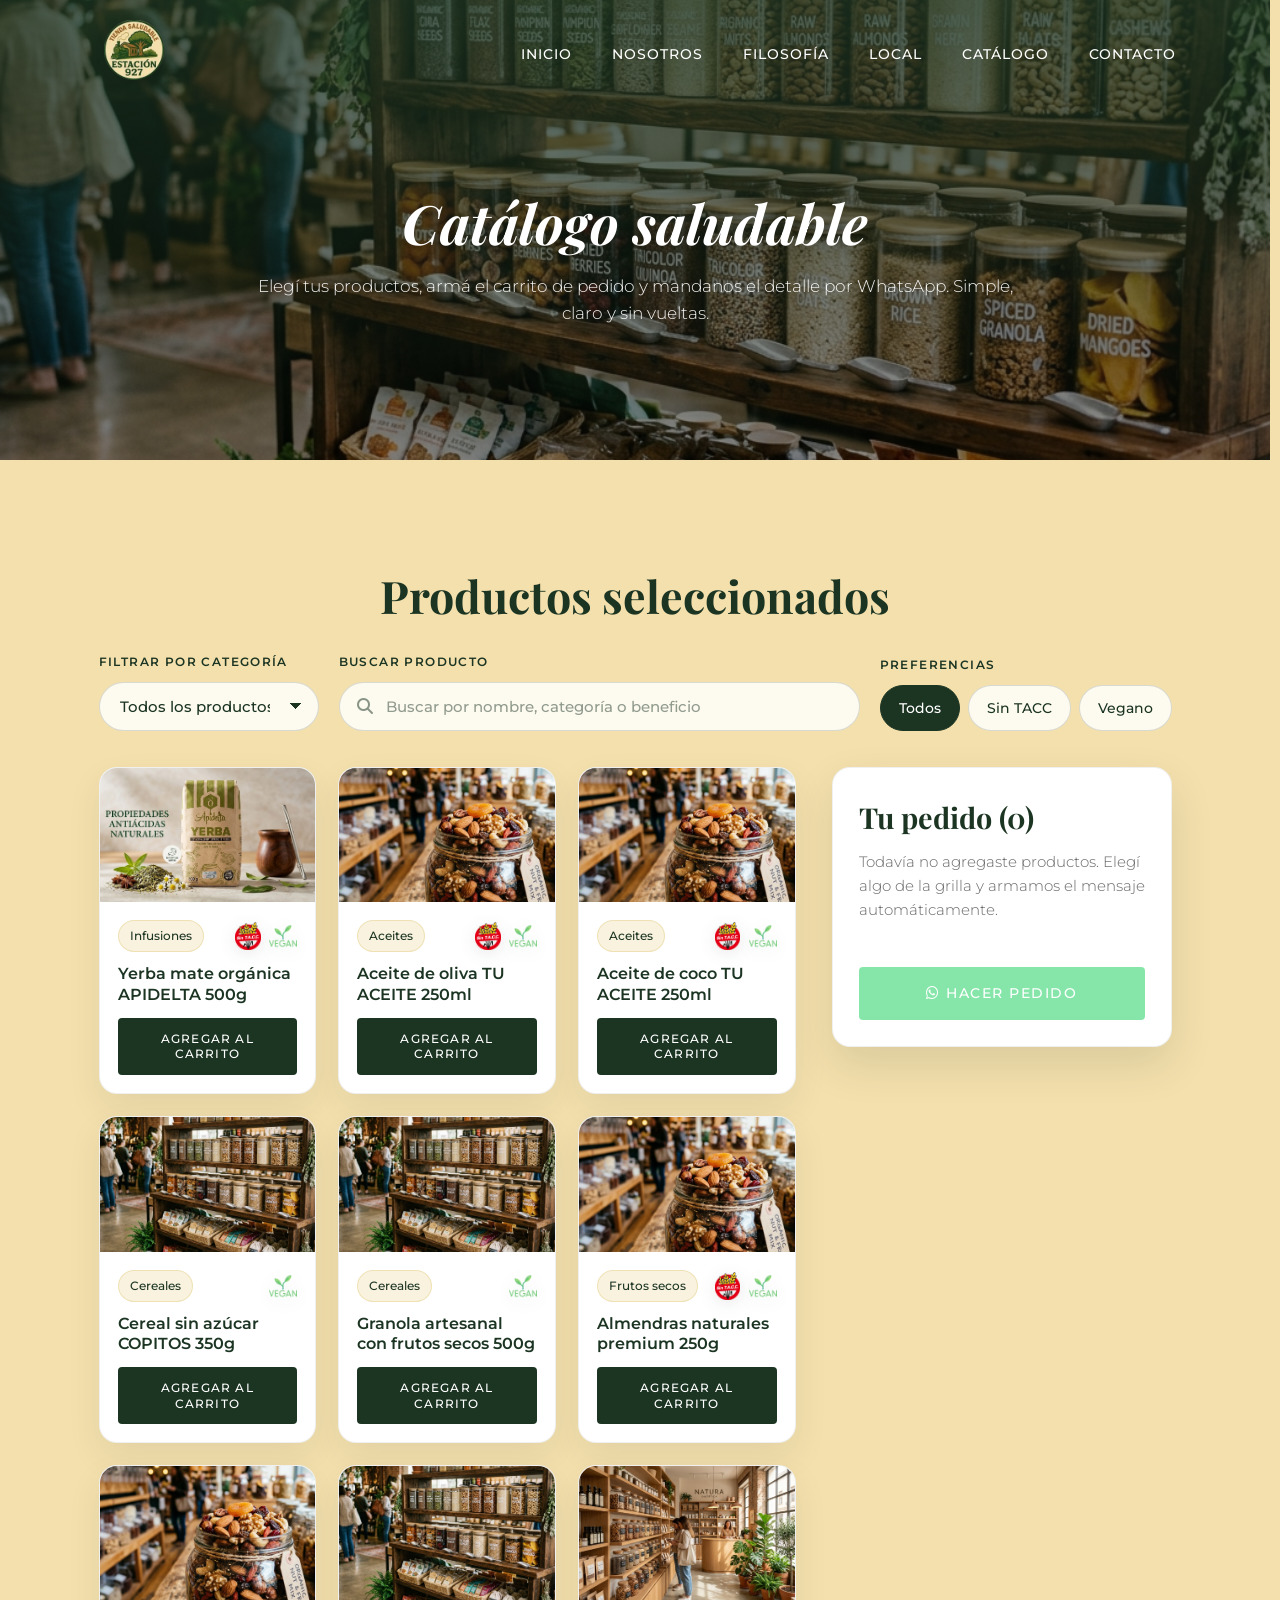
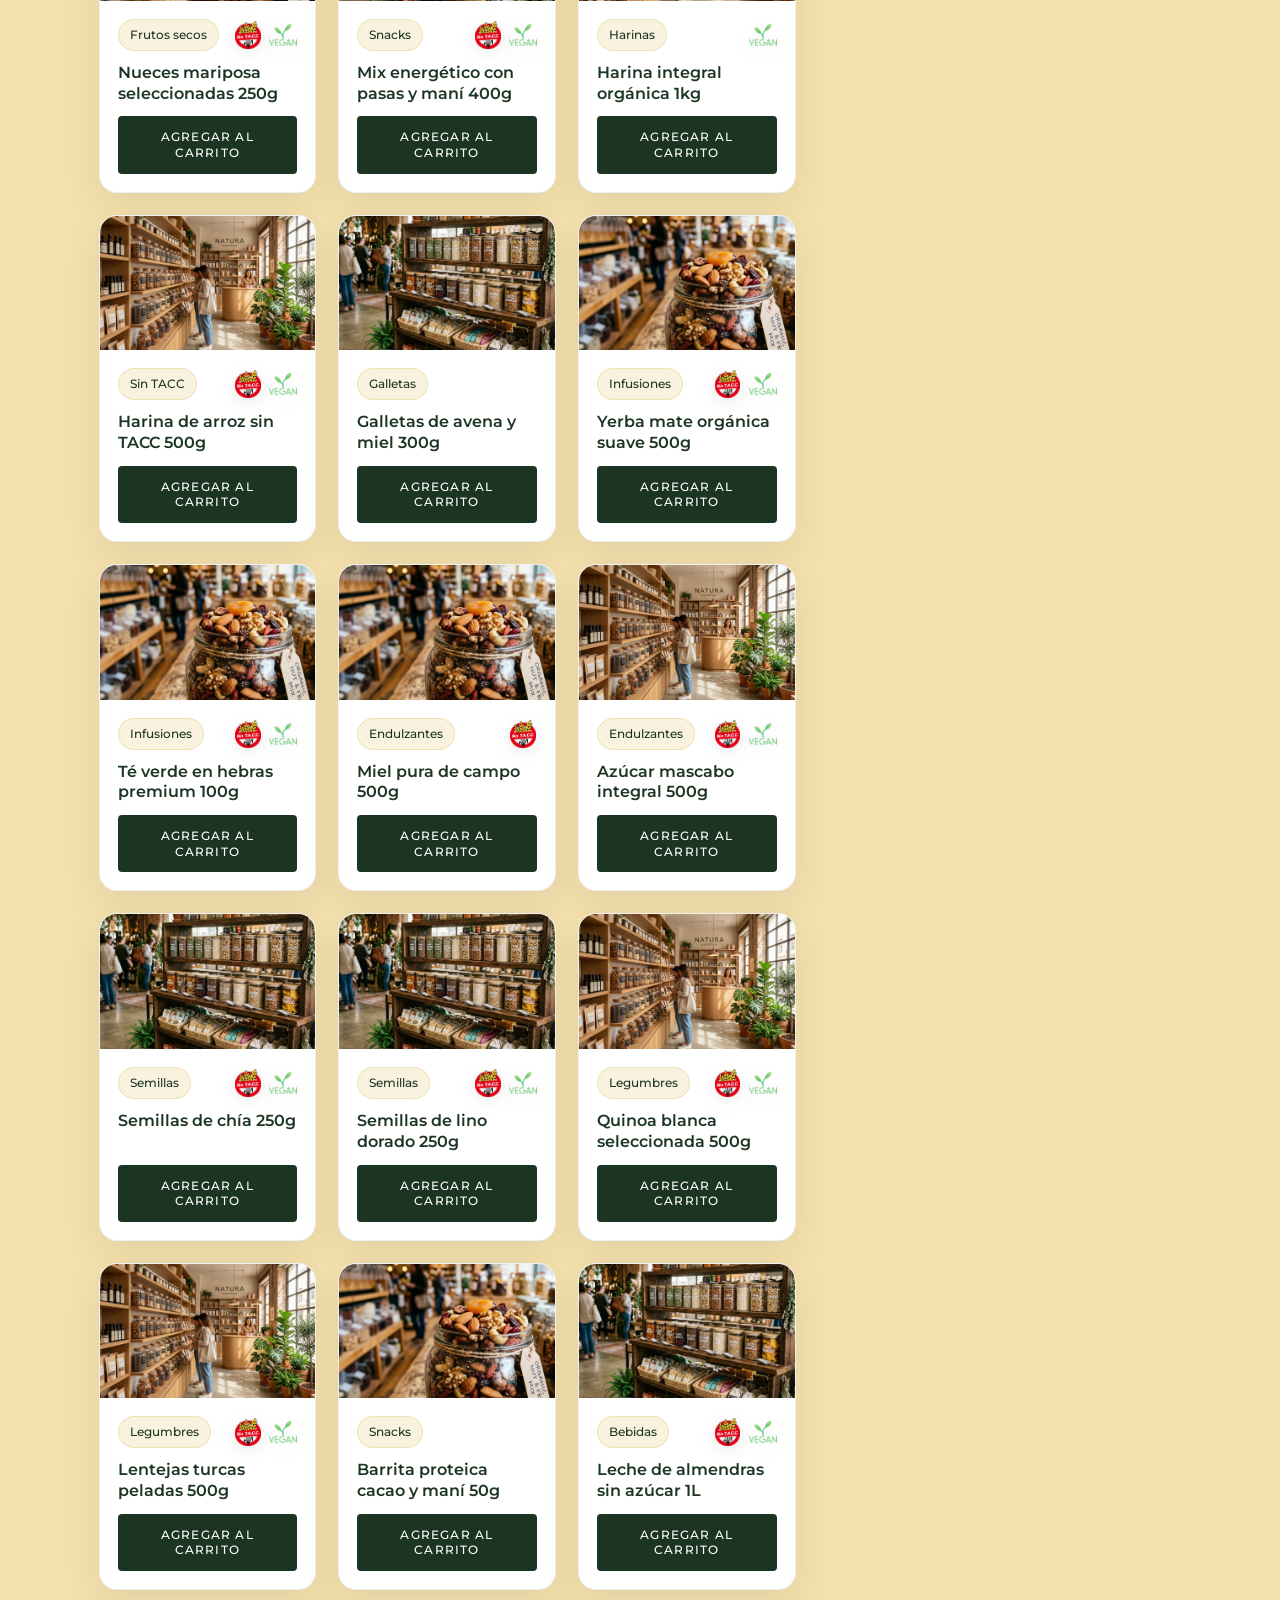
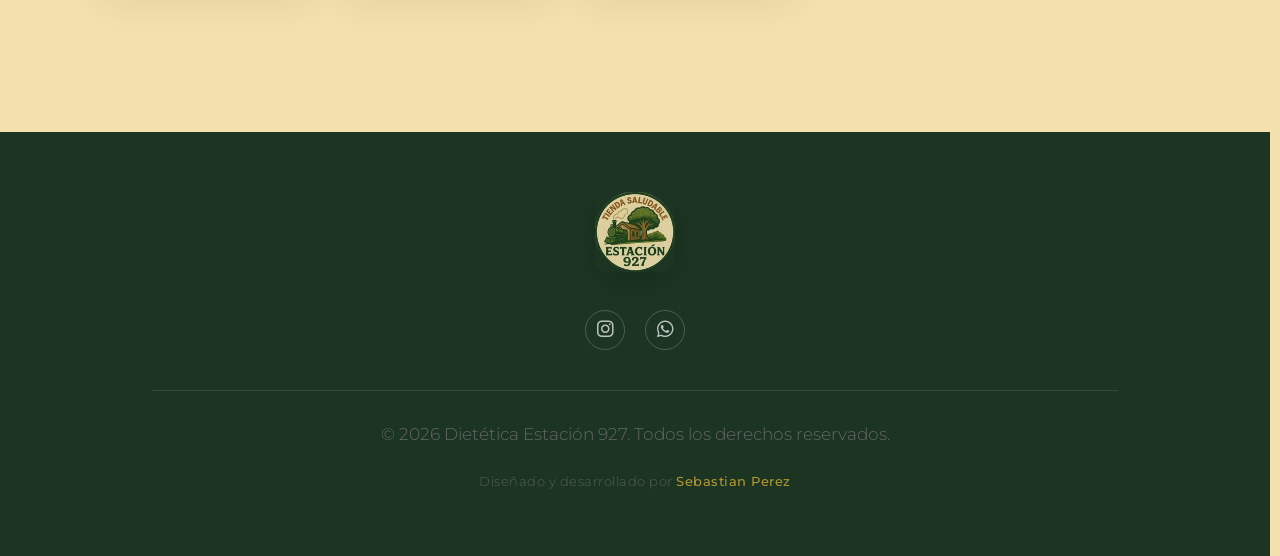
==== catalogo.html @ 1c9c71f5 "estacion927 v1 Signed-off-by: PerezSebastian <psebastian10101010@gmail.com>" ====
<!DOCTYPE html>
<html lang="es">

<head>
    <meta charset="UTF-8">
    <meta name="viewport" content="width=device-width, initial-scale=1.0">
    <title>Catálogo | Dietética Estación 927</title>
    <meta name="description"
        content="Catálogo de productos de Dietética Estación 927. Armá tu pedido y envialo por WhatsApp.">

    <!-- Favicon -->
    <link rel="icon" type="image/png" href="assets/img/logo-estacion-927.png">

    <!-- Google Fonts -->
    <link rel="preconnect" href="https://fonts.googleapis.com">
    <link rel="preconnect" href="https://fonts.gstatic.com" crossorigin>
    <link
        href="https://fonts.googleapis.com/css2?family=Montserrat:wght@300;400;500;600&family=Playfair+Display:ital,wght@0,400;0,600;0,700;1,400&display=swap"
        rel="stylesheet">

    <!-- Font Awesome -->
    <link rel="stylesheet" href="https://cdnjs.cloudflare.com/ajax/libs/font-awesome/6.4.0/css/all.min.css">

    <link rel="stylesheet" href="assets/css/styles.css">
</head>

<body>
    <header id="header">
        <div class="container nav-container">
            <a href="index.html#inicio" class="logo">
                <img src="assets/img/logo-estacion-927.png" alt="Estación 927">
            </a>
            <button class="mobile-menu-btn" id="mobileMenuBtn" type="button" aria-label="Abrir menú de navegación">
                <i class="fa-solid fa-bars"></i>
            </button>
            <ul class="nav-links" id="navLinks">
                <li><a href="index.html#inicio">Inicio</a></li>
                <li><a href="index.html#nosotros">Nosotros</a></li>
                <li><a href="index.html#pilares">Filosofía</a></li>
                <li><a href="index.html#galeria">Local</a></li>
                <li><a href="catalogo.html">Catálogo</a></li>
                <li><a href="index.html#contacto">Contacto</a></li>
            </ul>
            <div class="nav-backdrop" id="navBackdrop" aria-hidden="true"></div>
        </div>
    </header>

    <main>
        <section class="page-hero">
            <div class="container reveal">
                <h1>Catálogo saludable</h1>
                <p>Elegí tus productos, armá el carrito de pedido y mandanos el detalle por WhatsApp. Simple, claro y
                    sin vueltas.</p>
            </div>
        </section>

        <section class="catalog-section section-padding" aria-labelledby="catalogTitle">
            <div class="container">
                <div class="section-header text-center reveal">
                    <h2 id="catalogTitle">Productos seleccionados</h2>
                    <!--                    <p>Por ahora la lista es estática, pero quedó preparada para reemplazar estos datos por una API más adelante sin romper la estructura visual.</p> -->
                </div>

                <div class="catalog-layout">
                    <div class="catalog-toolbar reveal" aria-label="Filtros del catálogo">
                        <div class="catalog-field catalog-field--category">
                            <label for="categoryFilter">Filtrar por categoría</label>
                            <select id="categoryFilter" class="category-filter">
                                <option value="Todos">Todos los productos</option>
                            </select>
                        </div>
                        <div class="catalog-field catalog-field--search">
                            <label for="productSearch">Buscar producto</label>
                            <div class="product-search-wrapper">
                                <i class="fa-solid fa-magnifying-glass" aria-hidden="true"></i>
                                <input id="productSearch" class="product-search" type="search"
                                    placeholder="Buscar por nombre, categoría o beneficio">
                            </div>
                        </div>
                        <div class="catalog-field catalog-field--diet">
                            <label>Preferencias</label>
                            <div class="diet-filters" id="dietFilters">
                                <button type="button" class="diet-filter-btn active" data-diet="todos">Todos</button>
                                <button type="button" class="diet-filter-btn" data-diet="sinTacc">Sin TACC</button>
                                <button type="button" class="diet-filter-btn" data-diet="vegano">Vegano</button>
                            </div>
                        </div>
                    </div>

                    <div class="products-grid-container">
                        <div class="products-grid" id="productsGrid" aria-live="polite"></div>
                        <div id="catalogLoader" class="catalog-loader hidden">
                            <div class="skeleton-card"></div>
                            <div class="skeleton-card"></div>
                            <div class="skeleton-card"></div>
                        </div>
                        <div id="scrollSentinel"></div>
                    </div>

                    <aside class="cart-panel reveal" aria-labelledby="cartTitle">
                        <h2 id="cartTitle">Tu pedido (<span id="cartCount">0</span>)</h2>
                        <p class="cart-empty" id="cartEmpty">Todavía no agregaste productos. Elegí algo de la grilla y
                            armamos el mensaje automáticamente.</p>
                        <ul class="cart-items" id="cartItems"></ul>
                        <div class="cart-actions">
                            <a class="btn btn-whatsapp" id="orderButton" href="#" target="_blank" rel="noopener"
                                aria-disabled="true">
                                <i class="fa-brands fa-whatsapp"></i> Hacer pedido
                            </a>
                        </div>
                    </aside>
                </div>
            </div>
        </section>
    </main>

    <footer>
        <div class="container">
            <div class="footer-logo">
                <img src="assets/img/logo-estacion-927.png" alt="Estación 927 Logo">
            </div>
            <div class="social-links">
                <a href="https://instagram.com/dieteticaEstación 927" target="_blank" aria-label="Instagram"><i
                        class="fa-brands fa-instagram"></i></a>
                <a href="https://api.whatsapp.com/send?phone=549341000000" target="_blank" aria-label="WhatsApp"><i
                        class="fa-brands fa-whatsapp"></i></a>
            </div>
            <div class="copyright">
                <p>&copy; 2026 Dietética Estación 927. Todos los derechos reservados.</p>
                <p class="developer-credit">Diseñado y desarrollado por <a href="https://sebastianperez.com.ar" target="_blank" rel="noopener">Sebastian Perez</a></p>
            </div>
        </div>
    </footer>

    <div class="product-modal" id="productModal" aria-hidden="true">
        <div class="product-modal__backdrop" data-modal-close></div>
        <section class="product-modal__dialog" role="dialog" aria-modal="true" aria-labelledby="modalProductTitle">
            <button class="product-modal__close" type="button" data-modal-close aria-label="Cerrar detalle de producto">
                <i class="fa-solid fa-xmark"></i>
            </button>
            <div class="product-modal__body" id="productModalBody"></div>
        </section>
    </div>

    <script src="assets/js/config.js?v=2" defer></script>
    <script src="assets/js/animations.js" defer></script>
    <script src="assets/js/catalog.js" defer></script>
</body>

</html>
---- assets/css/styles.css ----
:root {
            --primary-color: #1c3523; /* Deep Forest Green */
            --primary-light: #2c4c34;
            --accent-color: #d4af37; /* Soft Gold */
            --bg-color: #f4e0ad; /* Warm Cream from Logo */
            --text-main: #2a2a2a;
            --text-muted: #666666;
            --white: #ffffff;
            --font-heading: 'Playfair Display', serif;
            --font-body: 'Montserrat', sans-serif;
            --transition: all 0.4s cubic-bezier(0.25, 0.46, 0.45, 0.94);
        }

        * {
            margin: 0;
            padding: 0;
            box-sizing: border-box;
        }

html {
    scroll-behavior: smooth;
    scrollbar-color: rgba(28, 53, 35, 0.72) rgba(244, 224, 173, 0.55);
    scrollbar-width: thin;
    scrollbar-gutter: stable;
}

body {
    font-family: var(--font-body);
    background-color: var(--bg-color);
    color: var(--text-main);
    line-height: 1.6;
    overflow-x: hidden;
}

body.modal-open {
    overflow: hidden;
}

body.nav-open {
    overflow: hidden;
}

::-webkit-scrollbar {
    width: 12px;
    height: 12px;
}

::-webkit-scrollbar-track {
    background: linear-gradient(180deg, rgba(244, 224, 173, 0.55), rgba(255, 255, 255, 0.45));
}

::-webkit-scrollbar-thumb {
    background: linear-gradient(180deg, var(--primary-light), var(--primary-color));
    border: 3px solid rgba(244, 224, 173, 0.75);
    border-radius: 999px;
}

::-webkit-scrollbar-thumb:hover {
    background: linear-gradient(180deg, var(--primary-color), #112018);
}

::-webkit-scrollbar-corner {
    background: var(--bg-color);
}

        /* Typography */
        h1, h2, h3, h4 {
            font-family: var(--font-heading);
            font-weight: 700;
            color: var(--primary-color);
        }

        p {
            font-size: 1.05rem;
            color: var(--text-muted);
            margin-bottom: 1.5rem;
            font-weight: 300;
        }

        strong {
            font-weight: 600;
            color: var(--primary-color);
        }

        /* Utility */
        .container {
            max-width: 1200px;
            margin: 0 auto;
            padding: 0 5%;
        }

        .section-padding {
            padding: 100px 0;
        }

        .text-center {
            text-align: center;
        }

        /* Buttons */
        .btn {
            display: inline-block;
            padding: 14px 32px;
            font-family: var(--font-body);
            font-size: 0.9rem;
            font-weight: 500;
            text-transform: uppercase;
            letter-spacing: 1.5px;
            text-decoration: none;
            border-radius: 4px;
            transition: var(--transition);
            cursor: pointer;
            border: 1px solid transparent;
        }

        .btn-primary {
            background-color: var(--primary-color);
            color: var(--white);
        }

        .btn-primary:hover {
            background-color: var(--primary-light);
            transform: translateY(-2px);
            box-shadow: 0 10px 20px rgba(28, 53, 35, 0.15);
        }

        .btn-outline {
            background-color: transparent;
            color: var(--primary-color);
            border-color: var(--primary-color);
        }

        .btn-outline:hover {
            background-color: var(--primary-color);
            color: var(--white);
        }

        /* Header / Nav */
        header {
            position: fixed;
            top: 0;
            left: 0;
            width: 100%;
            z-index: 1000;
            transition: var(--transition);
            padding: 20px 0;
        }

        header.scrolled {
            background: rgba(250, 249, 246, 0.95);
            backdrop-filter: blur(10px);
            padding: 10px 0;
            box-shadow: 0 5px 20px rgba(0, 0, 0, 0.05);
        }

        .nav-container {
            display: flex;
            justify-content: space-between;
            align-items: center;
        }

        .logo img {
            height: 60px;
            width: auto;
            transition: var(--transition);
            filter: drop-shadow(0 2px 4px rgba(0,0,0,0.1));
        }

        header.scrolled .logo img {
            height: 50px;
        }

        .nav-links {
            display: flex;
            gap: 40px;
            list-style: none;
        }

        .nav-links a {
            text-decoration: none;
            color: var(--white);
            font-weight: 500;
            font-size: 0.9rem;
            text-transform: uppercase;
            letter-spacing: 1px;
            transition: var(--transition);
            position: relative;
        }

        header.scrolled .nav-links a {
            color: var(--primary-color);
        }

        .nav-links a::after {
            content: '';
            position: absolute;
            bottom: -5px;
            left: 0;
            width: 0;
            height: 1px;
            background-color: var(--accent-color);
            transition: var(--transition);
        }

        .nav-links a:hover::after {
            width: 100%;
        }

        .mobile-menu-btn {
            display: none;
            color: var(--white);
            font-size: 1.5rem;
            cursor: pointer;
            background: none;
            border: none;
            transition: var(--transition);
        }

        .nav-backdrop {
            display: none;
        }
        
        header.scrolled .mobile-menu-btn {
            color: var(--primary-color);
        }

        /* Hero */
        .hero {
            height: 100vh;
            min-height: 600px;
            position: relative;
            display: flex;
            align-items: center;
            justify-content: center;
            text-align: center;
            overflow: hidden;
        }

        .hero::before {
            content: '';
            position: absolute;
            top: 0; left: 0; right: 0; bottom: 0;
            background: linear-gradient(to bottom, rgba(28, 53, 35, 0.7), rgba(0, 0, 0, 0.4));
            z-index: 1;
        }

        .hero-bg {
            position: absolute;
            top: 0; left: 0; width: 100%; height: 120%; /* for parallax */
            background-image: url('../img/hero-bg.png');
            background-size: cover;
            background-position: center;
            z-index: 0;
            transform: translateY(0);
        }

        .hero-content {
            position: relative;
            z-index: 2;
            max-width: 800px;
            padding: 0 20px;
            opacity: 0;
            transform: translateY(30px);
            animation: fadeUp 1s forwards 0.5s;
        }

        .hero h1 {
            color: var(--white);
            font-size: 4.5rem;
            line-height: 1.1;
            margin-bottom: 24px;
            font-style: italic;
            text-shadow: 0 4px 15px rgba(0,0,0,0.3);
        }

        .hero p {
            color: rgba(255, 255, 255, 1);
            font-size: 1.2rem;
            margin-bottom: 40px;
            text-shadow: 0 2px 10px rgba(0,0,0,0.2);
        }

        /* About Section */
        .about {
            background-color: var(--bg-color);
        }

        .about-grid {
            display: grid;
            grid-template-columns: 1fr 1fr;
            gap: 80px;
            align-items: center;
        }

        .about-text h2 {
            font-size: 3rem;
            margin-bottom: 30px;
        }

        .about-image-wrapper {
            position: relative;
            border-radius: 8px;
            overflow: hidden;
            box-shadow: 0 20px 40px rgba(0,0,0,0.08);
        }

        .about-image-wrapper img {
            width: 100%;
            height: auto;
            display: block;
            transition: transform 0.7s ease;
        }

        .about-image-wrapper:hover img {
            transform: scale(1.05);
        }
        
        .about-image-wrapper::after {
            content: '';
            position: absolute;
            inset: 0;
            border: 1px solid rgba(255,255,255,0.2);
            border-radius: 8px;
            pointer-events: none;
        }

        /* Pillars */
        .pillars {
            background-color: var(--bg-color);
        }

        .section-header {
            max-width: 700px;
            margin: 0 auto;
        }

        .section-header h2 {
            font-size: 2.8rem;
            margin-bottom: 20px;
        }

        .pillars-grid {
            display: grid;
            grid-template-columns: repeat(3, 1fr);
            gap: 40px;
        }

        .pillar-card {
            background: var(--white);
            padding: 50px 40px;
            text-align: center;
            border-radius: 8px;
            transition: var(--transition);
            border: 1px solid rgba(0,0,0,0.03);
        }

        .pillar-card:hover {
            transform: translateY(-10px);
            box-shadow: 0 15px 30px rgba(28, 53, 35, 0.08);
            background: var(--white);
            border-color: rgba(212, 175, 55, 0.2);
        }

        .pillar-icon {
            font-size: 2.5rem;
            color: var(--accent-color);
            margin-bottom: 25px;
        }

        .pillar-card h3 {
            font-size: 1.5rem;
            margin-bottom: 15px;
        }

        .pillar-card p {
            font-size: 0.95rem;
            margin-bottom: 0;
        }

        /* Gallery */
        .gallery {
            background-color: var(--bg-color);
        }

        .gallery-grid {
            display: grid;
            grid-template-columns: repeat(2, 1fr);
            gap: 20px;
        }

        .gallery-item {
            position: relative;
            overflow: hidden;
            border-radius: 8px;
            aspect-ratio: 4/3;
        }
        
        .gallery-item.large {
            grid-column: 1 / -1;
            aspect-ratio: 21/9;
        }

        .gallery-item img {
            width: 100%;
            height: 100%;
            object-fit: cover;
            transition: transform 0.8s ease;
        }

        .gallery-item:hover img {
            transform: scale(1.08);
        }

        .gallery-overlay {
            position: absolute;
            inset: 0;
            background: linear-gradient(to top, rgba(28, 53, 35, 0.8), transparent);
            display: flex;
            align-items: flex-end;
            padding: 30px;
            opacity: 0;
            transition: var(--transition);
        }

        .gallery-item:hover .gallery-overlay {
            opacity: 1;
        }

        .gallery-overlay h3 {
            color: var(--white);
            margin: 0;
            font-size: 1.5rem;
            font-family: var(--font-body);
            font-weight: 500;
        }

        /* Contact & Map */
        .contact {
            background-color: var(--bg-color);
        }

        .contact-grid {
            display: grid;
            grid-template-columns: 1fr 1.5fr;
            gap: 60px;
            align-items: center;
        }

        .contact-info h2 {
            font-size: 3rem;
            margin-bottom: 20px;
        }

        .info-list {
            list-style: none;
            margin-top: 40px;
        }

        .info-list li {
            display: flex;
            align-items: flex-start;
            gap: 20px;
            margin-bottom: 30px;
        }

        .info-icon {
            font-size: 1.5rem;
            color: var(--accent-color);
            margin-top: 5px;
        }

        .info-text h4 {
            font-size: 1.1rem;
            font-family: var(--font-body);
            margin-bottom: 5px;
            color: var(--text-main);
        }

        .info-text p {
            margin: 0;
            font-size: 0.95rem;
        }
        
        .info-text a {
            color: var(--text-muted);
            text-decoration: none;
            transition: var(--transition);
        }
        
        .info-text a:hover {
            color: var(--primary-color);
        }

        .map-container {
            border-radius: 8px;
            overflow: hidden;
            box-shadow: 0 20px 40px rgba(0,0,0,0.08);
            height: 450px;
        }

        .map-container iframe {
            width: 100%;
            height: 100%;
            border: 0;
        }

        /* Footer */
        footer {
            background-color: var(--primary-color);
            color: rgba(255,255,255,0.7);
            padding: 60px 0 40px;
            text-align: center;
        }

        .footer-logo {
            margin-bottom: 30px;
        }

        .footer-logo img {
            height: 80px;
            width: auto;
            border-radius: 12px;
            box-shadow: 0 10px 30px rgba(0,0,0,0.2);
            transition: var(--transition);
            opacity: 0.9;
        }
        
        .footer-logo img:hover {
            opacity: 1;
            transform: translateY(-5px) scale(1.05);
        }

        .social-links {
            display: flex;
            justify-content: center;
            gap: 20px;
            margin-bottom: 40px;
        }

        .social-links a {
            color: rgba(255,255,255,0.7);
            font-size: 1.2rem;
            transition: var(--transition);
            width: 40px;
            height: 40px;
            border-radius: 50%;
            border: 1px solid rgba(255,255,255,0.2);
            display: flex;
            align-items: center;
            justify-content: center;
            text-decoration: none;
        }

        .social-links a:hover {
            color: var(--white);
            border-color: var(--white);
            background-color: rgba(255,255,255,0.1);
            transform: translateY(-3px);
        }

        .copyright {
            font-size: 0.85rem;
            border-top: 1px solid rgba(255,255,255,0.1);
            padding-top: 30px;
            margin: 0 5%;
        }

        .developer-credit {
            font-size: 0.8rem;
            margin-top: 10px;
            opacity: 0.8;
            font-weight: 300;
            letter-spacing: 0.5px;
        }

        .developer-credit a {
            color: var(--accent-color);
            text-decoration: none;
            font-weight: 500;
            position: relative;
            transition: var(--transition);
        }

        .developer-credit a::after {
            content: '';
            position: absolute;
            width: 100%;
            transform: scaleX(0);
            height: 1px;
            bottom: -2px;
            left: 0;
            background-color: var(--accent-color);
            transform-origin: bottom right;
            transition: transform 0.3s ease-out;
        }

        .developer-credit a:hover {
            color: var(--white);
        }

        .developer-credit a:hover::after {
            transform: scaleX(1);
            transform-origin: bottom left;
            background-color: var(--white);
        }

        /* Floating WhatsApp */
        .whatsapp-float {
            position: fixed;
            bottom: 30px;
            right: 30px;
            background-color: #25D366;
            color: white;
            width: 60px;
            height: 60px;
            border-radius: 50%;
            display: flex;
            align-items: center;
            justify-content: center;
            font-size: 30px;
            box-shadow: 0 10px 20px rgba(37, 211, 102, 0.3);
            z-index: 1000;
            text-decoration: none;
            transition: var(--transition);
        }

        .whatsapp-float:hover {
            transform: scale(1.1) translateY(-5px);
            background-color: #20ba5a;
            box-shadow: 0 15px 25px rgba(37, 211, 102, 0.4);
        }

        .whatsapp-float::before {
            content: '¿Consultas? Escribinos';
            position: absolute;
            right: 75px;
            background-color: var(--primary-color);
            color: white;
            padding: 8px 15px;
            border-radius: 20px;
            font-size: 0.85rem;
            font-weight: 500;
            white-space: nowrap;
            opacity: 0;
            visibility: hidden;
            transition: var(--transition);
            box-shadow: 0 5px 15px rgba(0,0,0,0.1);
        }

        .whatsapp-float::after {
            content: '';
            position: absolute;
            right: 65px;
            border-width: 6px;
            border-style: solid;
            border-color: transparent transparent transparent var(--primary-color);
            opacity: 0;
            visibility: hidden;
            transition: var(--transition);
        }

        .whatsapp-float:hover::before,
        .whatsapp-float:hover::after {
            opacity: 1;
            visibility: visible;
            transform: translateX(-10px);
        }

        /* Animations */
        @keyframes fadeUp {
            from { opacity: 0; transform: translateY(30px); }
            to { opacity: 1; transform: translateY(0); }
        }

        .reveal {
            opacity: 0;
            transform: translateY(40px);
            transition: all 0.8s cubic-bezier(0.25, 0.46, 0.45, 0.94);
        }

        .reveal.active {
            opacity: 1;
            transform: translateY(0);
        }

        /* Mobile Adjustments */
        @media (max-width: 992px) {
            h1, .hero h1 { font-size: 3.5rem; }
            h2, .about-text h2, .section-header h2, .contact-info h2 { font-size: 2.5rem; }
            .about-grid, .contact-grid { gap: 40px; }
            .pillars-grid { grid-template-columns: repeat(2, 1fr); }
        }

        @media (max-width: 768px) {
            header {
                padding: 14px 0;
            }

            header.scrolled {
                padding: 10px 0;
            }

            .logo img {
                height: 54px;
            }

            header.scrolled .logo img {
                height: 48px;
            }

            .mobile-menu-btn {
                display: flex;
                align-items: center;
                justify-content: center;
                position: relative;
                z-index: 1202;
                width: 44px;
                height: 44px;
                border-radius: 50%;
                background: rgba(255, 255, 255, 0.14);
                border: 1px solid rgba(255, 255, 255, 0.28);
                color: var(--white);
                box-shadow: 0 10px 24px rgba(0, 0, 0, 0.12);
            }

            header.scrolled .mobile-menu-btn,
            body.nav-open .mobile-menu-btn {
                background: var(--primary-color);
                color: var(--white);
                border-color: rgba(212, 175, 55, 0.36);
            }

            .nav-backdrop {
                display: block;
                position: fixed;
                inset: 0;
                z-index: 1090;
                background: rgba(12, 24, 16, 0.54);
                backdrop-filter: blur(6px);
                opacity: 0;
                visibility: hidden;
                transition: opacity 0.34s ease, visibility 0.34s ease;
            }

            .nav-backdrop.active {
                opacity: 1;
                visibility: visible;
            }
            
            .nav-links {
                position: fixed;
                top: 0;
                right: 0;
                width: min(82vw, 340px);
                height: 100dvh;
                padding: 96px 32px 42px;
                background: linear-gradient(180deg, rgba(255, 255, 255, 0.98), rgba(244, 224, 173, 0.96));
                flex-direction: column;
                justify-content: flex-start;
                align-items: stretch;
                gap: 10px;
                transform: translateX(104%);
                opacity: 0.98;
                transition: transform 0.42s cubic-bezier(0.22, 1, 0.36, 1), box-shadow 0.42s ease;
                box-shadow: -24px 0 70px rgba(12, 24, 16, 0.24);
                border-left: 1px solid rgba(212, 175, 55, 0.25);
                z-index: 1100;
            }

            .nav-links::before {
                content: 'Menú';
                color: var(--accent-color);
                font-family: var(--font-heading);
                font-size: 2rem;
                line-height: 1;
                margin-bottom: 18px;
            }

            .nav-links.active {
                transform: translateX(0);
            }

            .nav-links li {
                width: 100%;
            }

            .nav-links a {
                display: flex;
                align-items: center;
                justify-content: space-between;
                width: 100%;
                color: var(--primary-color);
                font-size: 0.98rem;
                letter-spacing: 1.6px;
                padding: 15px 4px;
                border-bottom: 1px solid rgba(28, 53, 35, 0.1);
            }

            .nav-links a::after {
                content: '';
                position: static;
                width: 7px;
                height: 7px;
                border-radius: 50%;
                background: var(--accent-color);
                opacity: 0;
                transform: scale(0.5);
            }

            .nav-links a:hover::after,
            .nav-links a:focus-visible::after {
                width: 7px;
                opacity: 1;
                transform: scale(1);
            }

            .whatsapp-float::before,
            .whatsapp-float::after {
                display: none;
            }

            .hero h1 { font-size: 2.8rem; }
            .about-grid { grid-template-columns: 1fr; text-align: center; }
            .about-image-wrapper { order: -1; margin-bottom: 20px; }
            
            .pillars-grid { grid-template-columns: 1fr; }
            .gallery-grid { grid-template-columns: 1fr; }
            .gallery-item.large { aspect-ratio: 4/3; }
            
            .contact-grid { grid-template-columns: 1fr; }
            .info-list li { flex-direction: column; align-items: center; text-align: center; gap: 10px; }
            
            .section-padding { padding: 70px 0; }
        }

/* Helpers */
.mt-sm {
    margin-top: 15px;
}

/* Page hero */
.page-hero {
    min-height: 460px;
    padding: 150px 0 90px;
    position: relative;
    display: flex;
    align-items: center;
    text-align: center;
    overflow: hidden;
    background-image: linear-gradient(to bottom, rgba(28, 53, 35, 0.78), rgba(0, 0, 0, 0.45)), url('../img/gallery-shelves.png');
    background-size: cover;
    background-position: center;
}

.page-hero .container {
    position: relative;
    z-index: 2;
}

.page-hero h1 {
    color: var(--white);
    font-size: 3.4rem;
    line-height: 1.1;
    margin-bottom: 20px;
    font-style: italic;
    text-shadow: 0 4px 15px rgba(0,0,0,0.3);
}

.page-hero p {
    color: rgba(255, 255, 255, 0.94);
    max-width: 760px;
    margin: 0 auto;
}

/* Catalog */
.catalog-section {
    background-color: var(--bg-color);
}

.catalog-layout {
    display: flex;
    flex-direction: column;
    gap: 36px;
    align-items: stretch;
}

.catalog-toolbar {
    order: 2;
    display: flex;
    flex-direction: column;
    align-items: stretch;
    gap: 16px;
    max-width: 100%;
    margin: 0 0; /* 34px;*/
}

.catalog-field {
    display: flex;
    flex-direction: column;
    gap: 10px;
}

.catalog-field--category {
    max-width: 100%;
}

.catalog-field--search {
    max-width: 100%;
}

.catalog-field--diet {
    max-width: 100%;
}

.diet-filters {
    display: flex;
    gap: 8px;
    flex-wrap: wrap;
    align-items: center;
    height: 100%;
}

.diet-filter-btn {
    background: rgba(255, 255, 255, 0.82);
    border: 1px solid rgba(28, 53, 35, 0.16);
    border-radius: 999px;
    color: var(--primary-color);
    font-family: var(--font-body);
    font-size: 0.85rem;
    font-weight: 500;
    padding: 10px 18px;
    cursor: pointer;
    transition: var(--transition);
    outline: none;
    height: 46px; /* Match the height of other inputs */
}

.diet-filter-btn:hover {
    border-color: rgba(28, 53, 35, 0.34);
    box-shadow: 0 4px 12px rgba(28, 53, 35, 0.05);
}

.diet-filter-btn.active {
    background: var(--primary-color);
    color: var(--white);
    border-color: var(--primary-color);
}

.catalog-field label {
    color: var(--primary-color);
    font-size: 0.78rem;
    font-weight: 600;
    letter-spacing: 1.4px;
    text-transform: uppercase;
}

.category-filter,
.product-search {
    width: 100%;
    background-color: rgba(255, 255, 255, 0.82);
    border: 1px solid rgba(28, 53, 35, 0.16);
    border-radius: 999px;
    color: var(--primary-color);
    font-family: var(--font-body);
    font-size: 0.95rem;
    font-weight: 500;
    outline: none;
    transition: var(--transition);
}

.category-filter {
    appearance: none;
    background-image: linear-gradient(45deg, transparent 50%, var(--primary-color) 50%), linear-gradient(135deg, var(--primary-color) 50%, transparent 50%);
    background-position: calc(100% - 22px) 50%, calc(100% - 16px) 50%;
    background-size: 6px 6px, 6px 6px;
    background-repeat: no-repeat;
    cursor: pointer;
    padding: 14px 48px 14px 20px;
}

.product-search-wrapper {
    position: relative;
}

.product-search-wrapper i {
    position: absolute;
    top: 50%;
    left: 18px;
    transform: translateY(-50%);
    color: rgba(28, 53, 35, 0.52);
    pointer-events: none;
}

.product-search {
    padding: 14px 20px 14px 46px;
}

.product-search::placeholder {
    color: rgba(28, 53, 35, 0.48);
}

.category-filter:focus,
.category-filter:hover,
.product-search:focus,
.product-search:hover {
    border-color: rgba(28, 53, 35, 0.34);
    box-shadow: 0 12px 28px rgba(28, 53, 35, 0.09);
}

.products-grid-container {
    order: 3;
}

.products-grid {
    display: grid;
    grid-template-columns: repeat(auto-fit, minmax(190px, 1fr));
    gap: 22px;
}

.product-card {
    background: var(--white);
    border-radius: 18px;
    overflow: hidden;
    border: 1px solid rgba(28, 53, 35, 0.07);
    box-shadow: 0 14px 34px rgba(28, 53, 35, 0.08);
    transition: var(--transition);
    display: flex;
    flex-direction: column;
    min-height: 0;
    cursor: pointer;
}

.product-card:hover {
    transform: translateY(-4px);
    border-color: rgba(212, 175, 55, 0.32);
    box-shadow: 0 18px 40px rgba(28, 53, 35, 0.13);
}

.product-card:focus-visible {
    outline: 2px solid var(--accent-color);
    outline-offset: 4px;
}

.product-image {
    width: 100%;
    aspect-ratio: 16 / 10;
    object-fit: cover;
    display: block;
    background: var(--bg-color);
}

.product-content {
    padding: 18px;
    display: flex;
    flex-direction: column;
    gap: 12px;
    flex: 1;
}

.product-content h3 {
    font-family: var(--font-body);
    font-size: 0.98rem;
    line-height: 1.32;
    color: var(--primary-color);
    font-weight: 600;
    margin: 0;
}

.product-meta {
    display: flex;
    justify-content: space-between;
    align-items: center;
    gap: 12px;
    color: var(--text-muted);
    font-size: 0.86rem;
}

.product-flags {
    display: flex;
    align-items: center;
    justify-content: flex-end;
    gap: 7px;
    margin-left: auto;
}

.product-flag-icon {
    width: 28px;
    height: 28px;
    object-fit: contain;
    display: block;
    filter: drop-shadow(0 4px 8px rgba(28, 53, 35, 0.12));
    transition: var(--transition);
}

.product-card:hover .product-flag-icon {
    transform: translateY(-1px);
}

.product-badge {
    color: var(--primary-color);
    background: rgba(212, 175, 55, 0.16);
    border: 1px solid rgba(212, 175, 55, 0.25);
    padding: 5px 11px;
    border-radius: 999px;
    font-weight: 500;
    font-size: 0.78rem;
}

.product-card .btn {
    width: 100%;
    margin-top: auto;
    text-align: center;
    padding: 12px 14px;
    font-size: 0.78rem;
    letter-spacing: 1.2px;
    white-space: normal;
    line-height: 1.25;
    cursor: pointer;
}

.cart-panel {
    order: 1;
    background: var(--white);
    border-radius: 18px;
    padding: 26px;
    box-shadow: 0 18px 44px rgba(28, 53, 35, 0.12);
    border: 1px solid rgba(28, 53, 35, 0.07);
    display: flex;
    flex-direction: column;
}

.cart-panel h2 {
    font-size: 1.8rem;
    margin-bottom: 10px;
}

.cart-empty {
    margin: 0;
    font-size: 0.95rem;
}

.cart-items {
    list-style: none;
    display: flex;
    flex-direction: column;
    gap: 16px;
    margin: 22px 0;
    max-height: 350px;
    overflow-y: auto;
    padding-right: 8px;
    scrollbar-color: rgba(28, 53, 35, 0.65) rgba(244, 224, 173, 0.45);
    scrollbar-width: thin;
}

.cart-items::-webkit-scrollbar {
    width: 6px;
}

.cart-items::-webkit-scrollbar-track {
    background: rgba(244, 224, 173, 0.38);
    border-radius: 999px;
}

.cart-items::-webkit-scrollbar-thumb {
    background: var(--primary-light);
    border-radius: 999px;
}

.cart-item {
    display: grid;
    grid-template-columns: 1fr auto;
    gap: 12px;
    align-items: center;
    border-bottom: 1px solid rgba(28, 53, 35, 0.1);
    padding-bottom: 14px;
}

.cart-item-title {
    color: var(--primary-color);
    font-weight: 600;
    font-size: 0.95rem;
}

.cart-controls {
    display: flex;
    align-items: center;
    gap: 8px;
}

.cart-control-btn {
    width: 30px;
    height: 30px;
    border-radius: 50%;
    border: 1px solid rgba(28, 53, 35, 0.2);
    background: transparent;
    color: var(--primary-color);
    cursor: pointer;
    transition: var(--transition);
}

.cart-control-btn:hover {
    background: var(--primary-color);
    color: var(--white);
}

.cart-quantity {
    min-width: 20px;
    text-align: center;
    font-weight: 600;
}

.cart-actions {
    display: flex;
    flex-direction: column;
    gap: 12px;
}

.btn-whatsapp {
    background-color: #25D366;
    color: var(--white);
    text-align: center;
}

.btn-whatsapp:hover {
    background-color: #20ba5a;
    transform: translateY(-2px);
    box-shadow: 0 10px 20px rgba(37, 211, 102, 0.25);
}

.btn[aria-disabled="true"] {
    opacity: 0.55;
    pointer-events: none;
}

/* Product detail modal */
.product-modal {
    position: fixed;
    inset: 0;
    z-index: 2000;
    display: flex;
    align-items: center;
    justify-content: center;
    padding: 20px;
    opacity: 0;
    pointer-events: none;
    transition: opacity 0.34s ease;
}

.product-modal.active,
.product-modal.closing {
    opacity: 1;
    pointer-events: auto;
}

.product-modal.closing {
    pointer-events: none;
}

.product-modal__backdrop {
    position: absolute;
    inset: 0;
    background: rgba(12, 24, 16, 0.56);
    backdrop-filter: blur(8px);
    opacity: 1;
    transition: opacity 0.34s ease;
}

.product-modal__dialog {
    position: relative;
    width: min(920px, 100%);
    max-height: min(86vh, 820px);
    overflow: hidden;
    background: var(--white);
    border: 1px solid rgba(212, 175, 55, 0.22);
    border-radius: 26px;
    box-shadow: 0 28px 80px rgba(12, 24, 16, 0.32);
    transform: translateY(34px) scale(0.9);
    opacity: 0;
    transition: transform 0.42s cubic-bezier(0.2, 0.9, 0.25, 1.12), opacity 0.34s ease;
}

.product-modal.active .product-modal__dialog {
    transform: translateY(0) scale(1);
    opacity: 1;
}

.product-modal.closing .product-modal__dialog {
    transform: translateY(18px) scale(0.96);
    opacity: 0;
}

.product-modal.closing .product-modal__backdrop {
    opacity: 0;
}

.product-modal__close {
    position: absolute;
    top: 18px;
    right: 18px;
    z-index: 2;
    width: 42px;
    height: 42px;
    border: 1px solid rgba(28, 53, 35, 0.12);
    border-radius: 50%;
    background: rgba(255, 255, 255, 0.88);
    color: var(--primary-color);
    cursor: pointer;
    display: flex;
    align-items: center;
    justify-content: center;
    transition: var(--transition);
}

.product-modal__close:hover {
    background: var(--primary-color);
    color: var(--white);
    transform: rotate(90deg);
}

.product-modal__body {
    display: grid;
    grid-template-columns: 1fr;
    max-height: inherit;
    overflow-y: auto;
    scrollbar-color: rgba(28, 53, 35, 0.65) rgba(244, 224, 173, 0.45);
    scrollbar-width: thin;
}

.product-modal__body::-webkit-scrollbar {
    width: 10px;
}

.product-modal__body::-webkit-scrollbar-track {
    background: rgba(244, 224, 173, 0.38);
    border-radius: 999px;
}

.product-modal__body::-webkit-scrollbar-thumb {
    background: linear-gradient(180deg, var(--primary-light), var(--primary-color));
    border: 2px solid rgba(255, 255, 255, 0.72);
    border-radius: 999px;
}

.product-modal__media {
    background: var(--bg-color);
}

.product-modal__media img {
    width: 100%;
    height: 260px;
    display: block;
    object-fit: cover;
}

.product-modal__content {
    padding: 28px;
}

.product-modal__content .product-meta {
    padding-right: 32px;
}

.product-modal__content h2 {
    font-family: var(--font-heading);
    color: var(--primary-color);
    font-size: 2rem;
    line-height: 1.1;
    margin: 16px 0 22px;
}

.product-detail-block {
    border-top: 1px solid rgba(28, 53, 35, 0.09);
    padding-top: 18px;
    margin-top: 18px;
}

.product-detail-block h3 {
    font-family: var(--font-body);
    font-size: 0.82rem;
    letter-spacing: 1.3px;
    text-transform: uppercase;
    color: var(--primary-color);
    margin-bottom: 10px;
}

.product-detail-block p,
.product-detail-block li {
    color: var(--text-muted);
    font-size: 0.98rem;
    line-height: 1.75;
}

.product-detail-block p {
    margin-bottom: 0;
}

.product-detail-block ul {
    list-style: none;
    display: grid;
    gap: 10px;
}

.product-detail-block li {
    position: relative;
    padding-left: 24px;
}

.product-detail-block li::before {
    content: '';
    position: absolute;
    left: 0;
    top: 0.78em;
    width: 7px;
    height: 7px;
    border-radius: 50%;
    background: var(--accent-color);
}

.product-modal__content .btn {
    width: 100%;
    margin-top: 24px;
    text-align: center;
}

@media (min-width: 992px) {
    .catalog-layout {
        display: grid;
        grid-template-columns: minmax(0, 1fr) 340px;
        grid-template-areas:
            "toolbar toolbar"
            "grid cart";
        align-items: start;
    }

    .catalog-toolbar {
        grid-area: toolbar;
        order: 0;
        flex-direction: row;
        align-items: end;
        flex-wrap: nowrap;
        gap: 20px;
    }

    .catalog-field--category {
        flex: 0 0 220px;
    }

    .catalog-field--search {
        flex: 1 1 auto;
    }
    
    .catalog-field--diet {
        flex: 0 0 auto;
    }

    .products-grid-container {
        grid-area: grid;
        order: 0;
    }

    .products-grid {
        grid-template-columns: repeat(auto-fit, minmax(205px, 1fr));
    }

    .cart-panel {
        grid-area: cart;
        order: 0;
        position: sticky;
        top: 110px;
        max-height: calc(100vh - 130px);
    }

    .cart-items {
        max-height: none;
        flex-grow: 1;
        overflow-y: auto;
    }
}

@media (min-width: 768px) {
    .product-modal__body {
        grid-template-columns: minmax(300px, 0.85fr) minmax(0, 1.15fr);
    }

    .product-modal__media img {
        height: 100%;
        min-height: 560px;
    }

    .product-modal__content {
        padding: 42px;
    }
}

@media (min-width: 1200px) {
    .products-grid {
        grid-template-columns: repeat(3, minmax(0, 1fr));
    }
}

@media (max-width: 768px) {
    .page-hero h1 {
        font-size: 2.6rem;
    }

    .page-hero {
        min-height: 380px;
        padding: 130px 0 70px;
    }
}

/* Infinite Scroll Skeleton Loader Styles */
.products-grid-container {
    grid-area: grid;
    display: flex;
    flex-direction: column;
    gap: 22px;
}

.catalog-loader {
    display: grid;
    grid-template-columns: repeat(auto-fit, minmax(190px, 1fr));
    gap: 22px;
    width: 100%;
}

@media (min-width: 992px) {
    .catalog-loader {
        grid-template-columns: repeat(auto-fit, minmax(205px, 1fr));
    }
}

@media (min-width: 1200px) {
    .catalog-loader {
        grid-template-columns: repeat(3, minmax(0, 1fr));
    }
}

.catalog-loader.hidden {
    display: none !important;
}

.skeleton-card {
    background: var(--white);
    border-radius: 18px;
    border: 1px solid rgba(28, 53, 35, 0.07);
    box-shadow: 0 14px 34px rgba(28, 53, 35, 0.08);
    height: 290px;
    position: relative;
    overflow: hidden;
}

.skeleton-card::before {
    content: '';
    display: block;
    position: absolute;
    left: -150px;
    top: 0;
    height: 100%;
    width: 150px;
    background: linear-gradient(to right, transparent 0%, rgba(255, 255, 255, 0.6) 50%, transparent 100%);
    animation: shimmer 1.5s infinite;
}

@keyframes shimmer {
    0% { left: -150px; }
    100% { left: 100%; }
}

#scrollSentinel {
    height: 20px;
    width: 100%;
}

/* Native CSS Scroll Improvements */
html {
    scroll-behavior: smooth;
}

/* Custom modern scrollbars */
::-webkit-scrollbar {
    width: 10px;
    height: 10px;
}

::-webkit-scrollbar-track {
    background: var(--bg-color);
}

::-webkit-scrollbar-thumb {
    background: var(--primary-light);
    border-radius: 999px;
    border: 2px solid var(--bg-color);
}

::-webkit-scrollbar-thumb:hover {
    background: var(--primary-color);
}

/* Micro-animations and native Scroll-driven animations for product cards */
@keyframes fadeInUp {
    from {
        opacity: 0;
        transform: translateY(20px);
    }
    to {
        opacity: 1;
        transform: translateY(0);
    }
}

.product-card {
    animation: fadeInUp 0.45s cubic-bezier(0.2, 0.9, 0.25, 1) forwards;
}

@supports (animation-timeline: view()) {
    @keyframes reveal-card {
        from {
            opacity: 0.3;
            transform: translateY(40px) scale(0.96);
        }
        to {
            opacity: 1;
            transform: translateY(0) scale(1);
        }
    }

    .product-card {
        animation: reveal-card linear both;
        animation-timeline: view();
        animation-range: entry 5% cover 25%;
    }
}
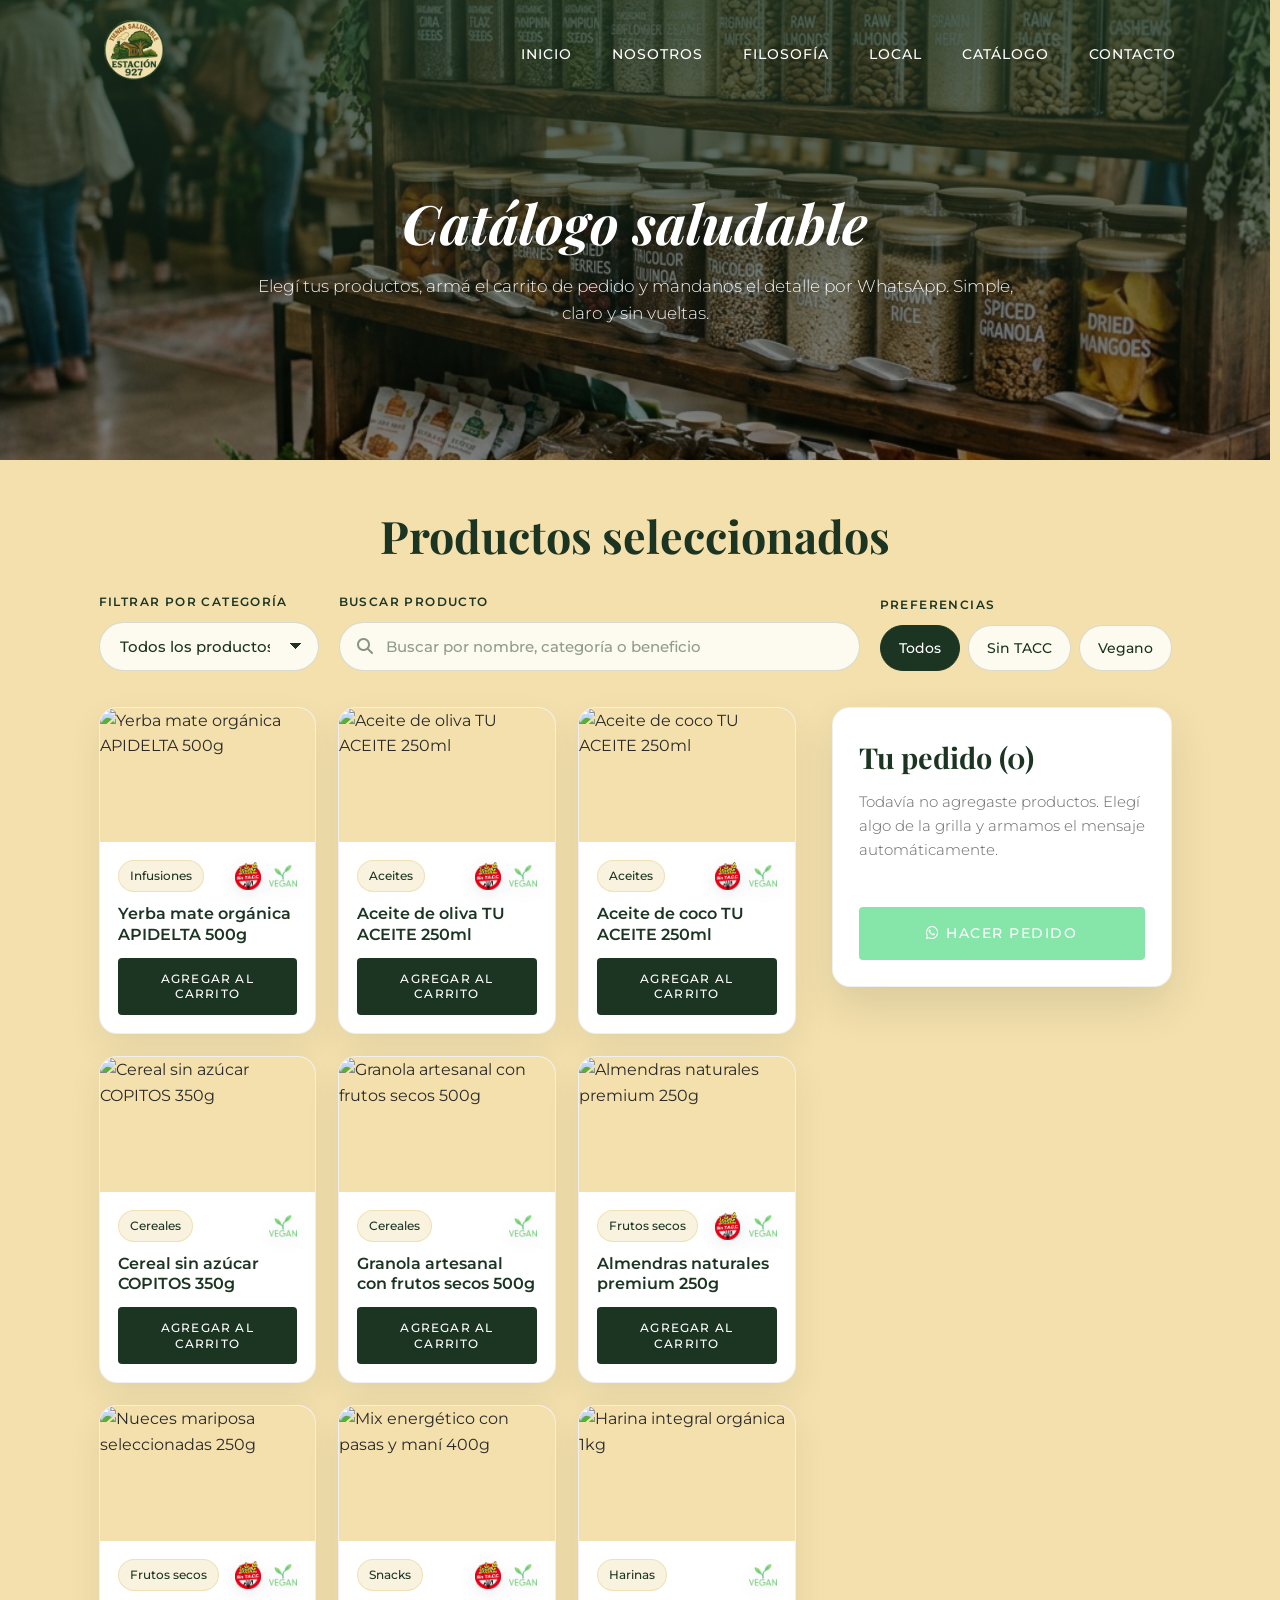
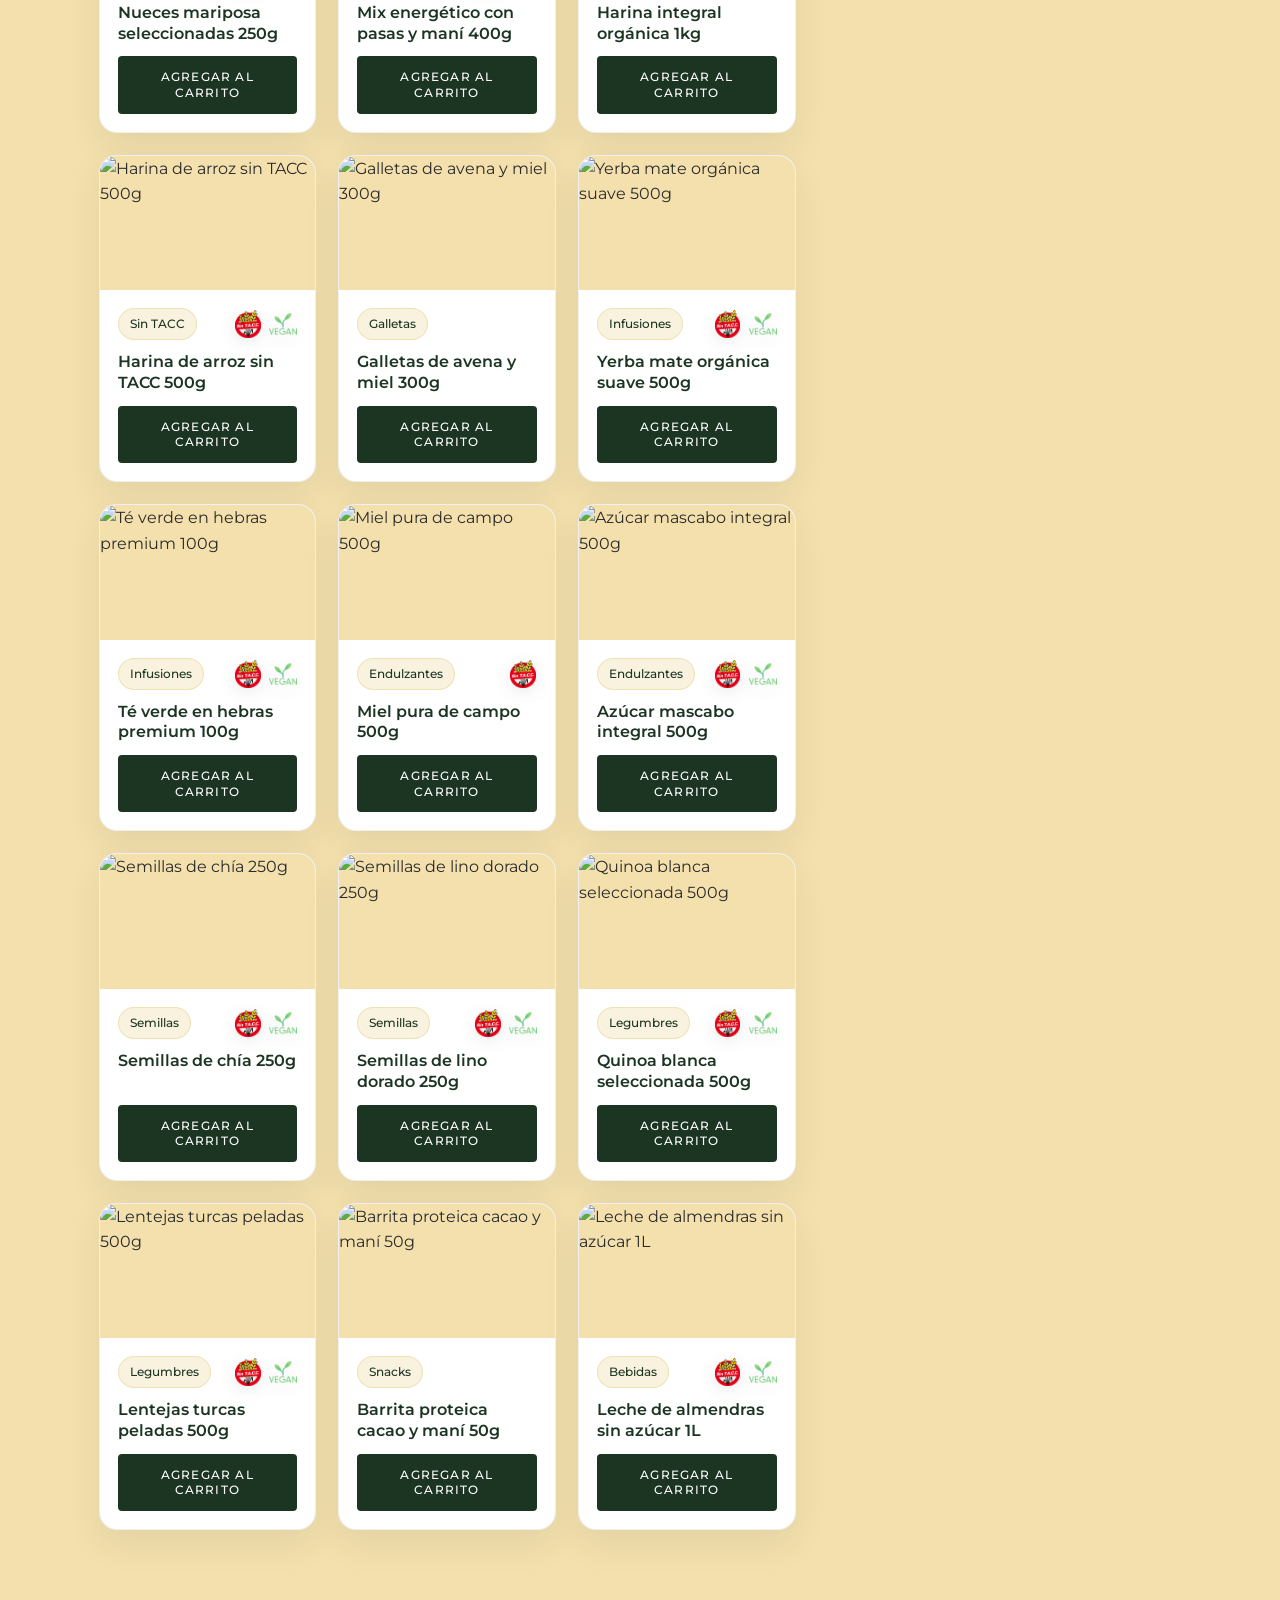
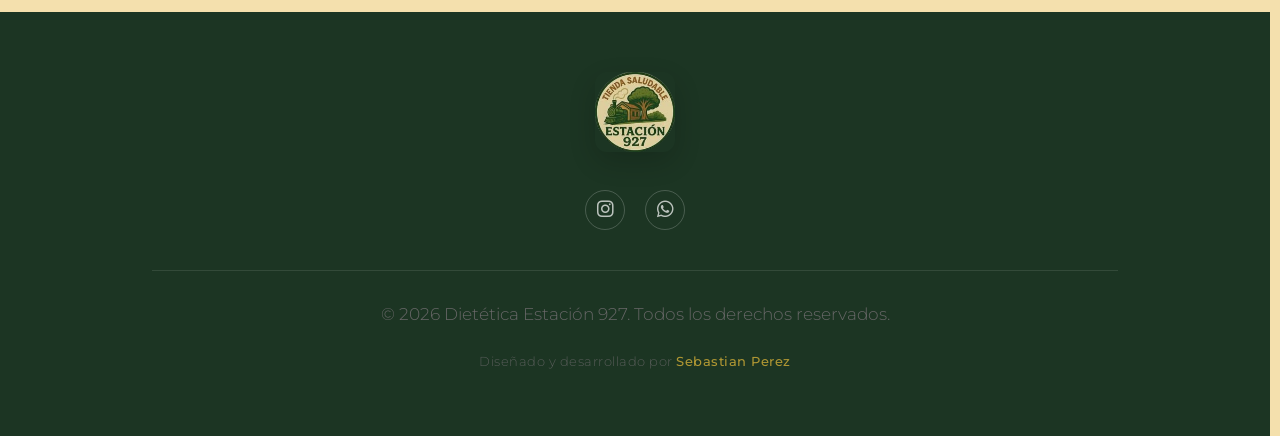
==== commit 4412c0ce: "Agregando microinteracciones en carrito de pedido Signed-off-by: PerezSebastian <psebastian10101010@" ====
--- a/catalogo.html
+++ b/catalogo.html
@@ -30,14 +30,18 @@
             <a href="index.html#inicio" class="logo">
                 <img src="assets/img/logo-estacion-927.png" alt="Estación 927">
             </a>
+            <a href="#cartTitle" class="mobile-cart-link" id="mobileCartLink" aria-label="Ver mi pedido">
+                <i class="fa-solid fa-cart-shopping"></i>
+                <span class="mobile-cart-count" id="mobileCartCount"></span>
+            </a>
             <button class="mobile-menu-btn" id="mobileMenuBtn" type="button" aria-label="Abrir menú de navegación">
                 <i class="fa-solid fa-bars"></i>
             </button>
             <ul class="nav-links" id="navLinks">
                 <li><a href="index.html#inicio">Inicio</a></li>
                 <li><a href="index.html#nosotros">Nosotros</a></li>
-                <li><a href="index.html#pilares">Filosofía</a></li>
-                <li><a href="index.html#galeria">Local</a></li>
+                <li><a href="index.html#filosofia">Filosofía</a></li>
+                <li><a href="index.html#local">Local</a></li>
                 <li><a href="catalogo.html">Catálogo</a></li>
                 <li><a href="index.html#contacto">Contacto</a></li>
             </ul>
--- a/assets/css/styles.css
+++ b/assets/css/styles.css
@@ -90,7 +90,7 @@
         }
 
         .section-padding {
-            padding: 100px 0;
+            padding: 40px 0;
         }
 
         .text-center {
@@ -830,7 +830,7 @@
             .contact-grid { grid-template-columns: 1fr; }
             .info-list li { flex-direction: column; align-items: center; text-align: center; gap: 10px; }
             
-            .section-padding { padding: 70px 0; }
+            .section-padding { padding: 24px 0; }
         }
 
 /* Helpers */
@@ -1132,6 +1132,7 @@
 .cart-panel h2 {
     font-size: 1.8rem;
     margin-bottom: 10px;
+    scroll-margin-top: 110px;
 }
 
 .cart-empty {
@@ -1342,10 +1343,11 @@
 }
 
 .product-modal__media {
+    position: relative;
     background: var(--bg-color);
 }
 
-.product-modal__media img {
+.product-modal__media img.product-modal__image {
     width: 100%;
     height: 260px;
     display: block;
@@ -1479,16 +1481,124 @@
 
 @media (min-width: 768px) {
     .product-modal__body {
-        grid-template-columns: minmax(300px, 0.85fr) minmax(0, 1.15fr);
-    }
-
-    .product-modal__media img {
+        display: grid;
+        grid-template-columns: 0.95fr 1.05fr;
+        max-height: min(86vh, 620px);
+        overflow: hidden;
+        background: var(--white);
+        padding: 0;
+    }
+
+    .product-modal__media {
+        width: 100%;
         height: 100%;
         min-height: 560px;
+        background: var(--bg-color);
+        display: block;
+        position: relative;
+    }
+
+    .product-modal__media img.product-modal__image {
+        width: 100%;
+        height: 100%;
+        object-fit: cover;
+        display: block;
+        border-bottom: none;
     }
 
     .product-modal__content {
-        padding: 42px;
+        padding: 44px;
+        display: flex;
+        flex-direction: column;
+        justify-content: space-between;
+        height: 100%;
+        background: var(--white);
+        overflow: hidden;
+    }
+
+    .product-modal__content .product-meta {
+        display: flex;
+        justify-content: space-between;
+        align-items: center;
+        margin-bottom: 8px;
+    }
+
+    .product-modal__content h2 {
+        font-family: var(--font-heading);
+        color: var(--primary-color);
+        font-size: 2.2rem;
+        line-height: 1.15;
+        margin: 0 0 20px 0;
+        padding-right: 36px;
+    }
+
+    .product-modal__details-wrapper {
+        display: flex;
+        flex-direction: column;
+        flex-grow: 1;
+        overflow-y: auto;
+        padding-right: 12px;
+        margin-bottom: 20px;
+        scrollbar-color: rgba(28, 53, 35, 0.4) rgba(244, 224, 173, 0.25);
+        scrollbar-width: thin;
+    }
+
+    .product-modal__details-wrapper::-webkit-scrollbar {
+        width: 6px;
+    }
+
+    .product-modal__details-wrapper::-webkit-scrollbar-track {
+        background: rgba(244, 224, 173, 0.2);
+        border-radius: 999px;
+    }
+
+    .product-modal__details-wrapper::-webkit-scrollbar-thumb {
+        background: var(--primary-light);
+        border-radius: 999px;
+    }
+
+    .product-modal__details-wrapper .product-detail-block {
+        margin-top: 20px;
+        border-top: 1px solid rgba(28, 53, 35, 0.09);
+        padding-top: 18px;
+    }
+
+    .product-modal__details-wrapper .product-detail-block:first-child {
+        margin-top: 0;
+        border-top: none;
+        padding-top: 0;
+    }
+
+    .product-modal__details-wrapper .product-detail-block h3 {
+        font-family: var(--font-body);
+        font-size: 0.8rem;
+        letter-spacing: 1.2px;
+        text-transform: uppercase;
+        color: var(--primary-color);
+        margin-bottom: 12px;
+        font-weight: 600;
+    }
+
+    .product-modal__details-wrapper .product-detail-block p {
+        font-size: 0.9rem;
+        line-height: 1.65;
+        color: var(--text-muted);
+        margin-bottom: 0;
+    }
+
+    .product-modal__details-wrapper .product-detail-block li {
+        font-size: 0.9rem;
+        line-height: 1.65;
+        color: var(--text-muted);
+    }
+
+    .product-modal__content .btn-primary {
+        width: 100%;
+        margin-top: 0;
+        padding: 16px 20px;
+        font-size: 0.85rem;
+        letter-spacing: 1.5px;
+        flex-shrink: 0;
     }
 }
 
@@ -1633,3 +1743,65 @@
 }
 
 
+/* Feedback visual para agregar al carrito */
+.btn.added {
+    background-color: #20ba5a !important;
+    border-color: #20ba5a !important;
+    color: var(--white) !important;
+    cursor: default;
+    pointer-events: none;
+    transform: none !important;
+    box-shadow: none !important;
+}
+
+/* Mobile Cart Link in Header */
+.mobile-cart-link {
+    display: inline-flex;
+    align-items: center;
+    gap: 4px;
+    color: var(--white);
+    font-size: 1.1rem;
+    font-weight: 500;
+    text-decoration: none;
+    transition: var(--transition);
+    margin-left: auto;
+    margin-right: 18px;
+    padding: 8px 12px;
+    border-radius: 99px;
+    background: rgba(255, 255, 255, 0.12);
+    border: 1px solid rgba(255, 255, 255, 0.18);
+    position: relative;
+    z-index: 1001;
+}
+
+header.scrolled .mobile-cart-link {
+    color: var(--primary-color);
+    background: rgba(28, 53, 35, 0.08);
+    border-color: rgba(28, 53, 35, 0.14);
+}
+
+.mobile-cart-link i {
+    font-size: 1rem;
+}
+
+.mobile-cart-count {
+    font-size: 0.85rem;
+    font-weight: 600;
+}
+
+@keyframes cartBump {
+    0% { transform: scale(1); }
+    30% { transform: scale(1.28); }
+    50% { transform: scale(0.92); }
+    100% { transform: scale(1); }
+}
+
+.cart-bump {
+    animation: cartBump 0.4s cubic-bezier(0.25, 0.46, 0.45, 0.94);
+}
+
+@media (min-width: 768px) {
+    .mobile-cart-link {
+        display: none !important;
+    }
+}
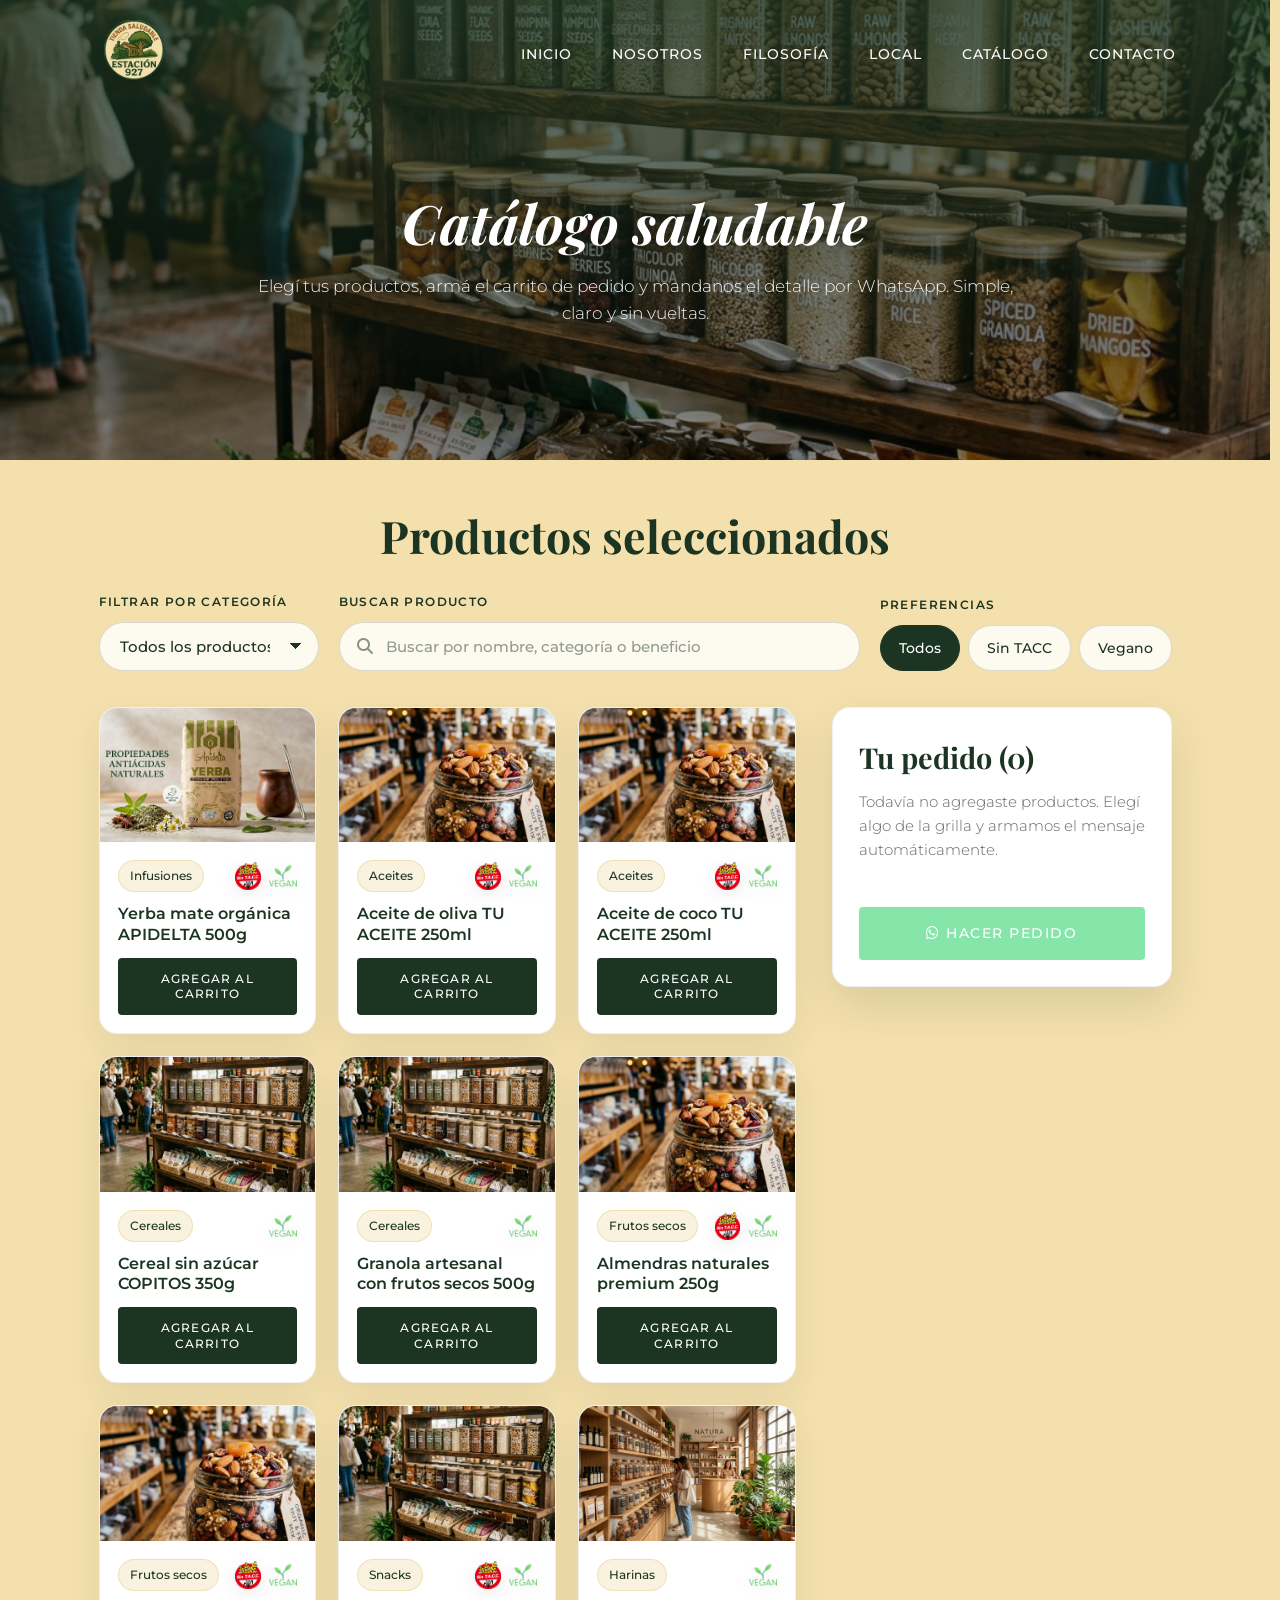
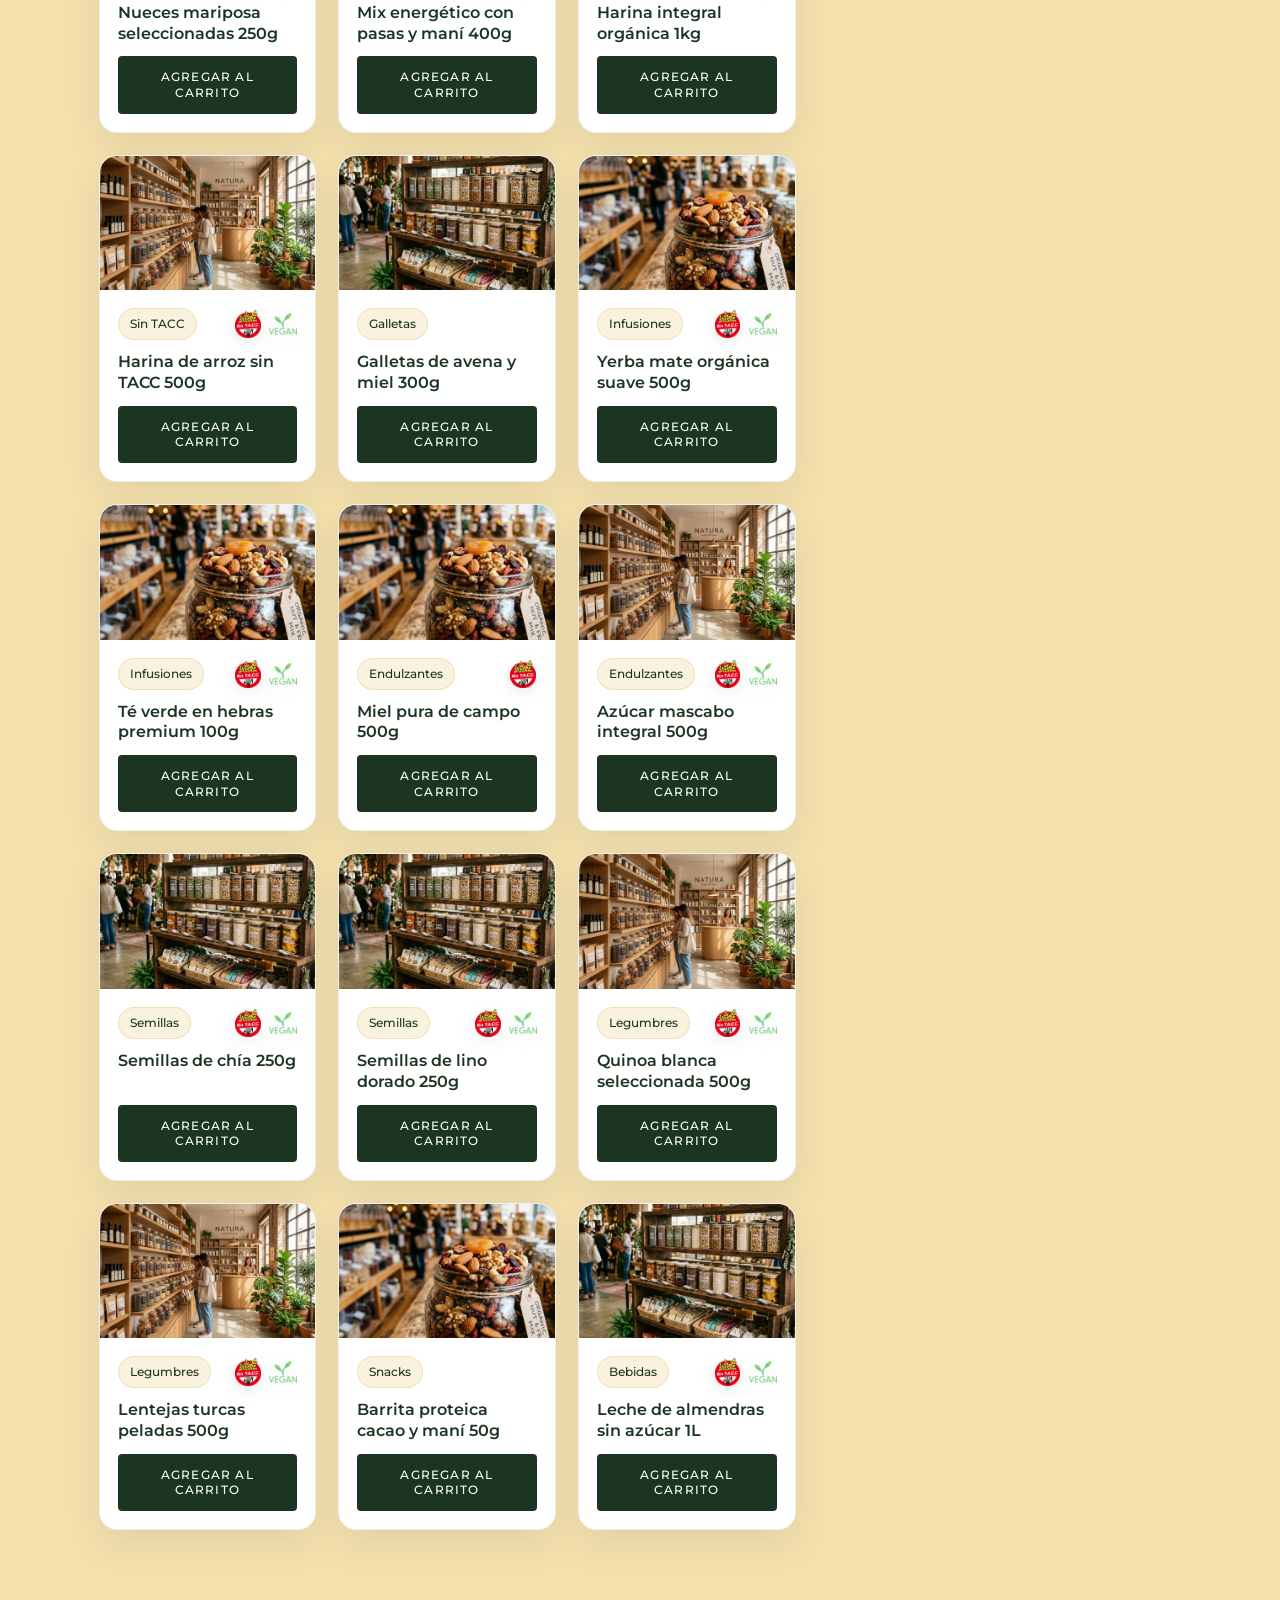
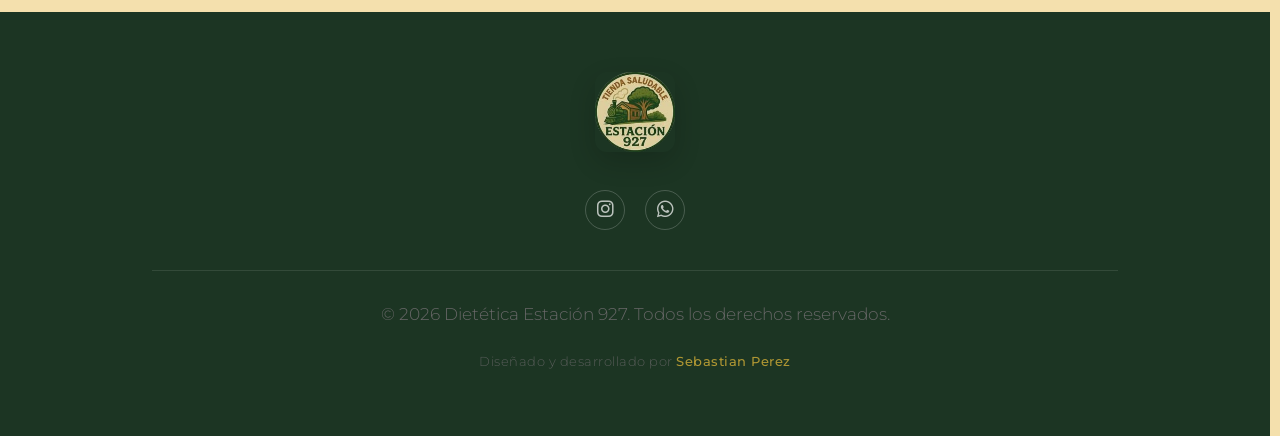
==== commit f2fd7568: "Actualizando fotos por defecto en catálogo Signed-off-by: PerezSebastian <psebastian10101010@gmail.c" ====
--- a/catalogo.html
+++ b/catalogo.html
@@ -21,7 +21,7 @@
     <!-- Font Awesome -->
     <link rel="stylesheet" href="https://cdnjs.cloudflare.com/ajax/libs/font-awesome/6.4.0/css/all.min.css">
 
-    <link rel="stylesheet" href="assets/css/styles.css">
+    <link rel="stylesheet" href="assets/css/styles.css?v=4">
 </head>
 
 <body>
@@ -146,9 +146,9 @@
         </section>
     </div>
 
-    <script src="assets/js/config.js?v=2" defer></script>
-    <script src="assets/js/animations.js" defer></script>
-    <script src="assets/js/catalog.js" defer></script>
+    <script src="assets/js/config.js?v=4" defer></script>
+    <script src="assets/js/animations.js?v=4" defer></script>
+    <script src="assets/js/catalog.js?v=4" defer></script>
 </body>
 
 </html>
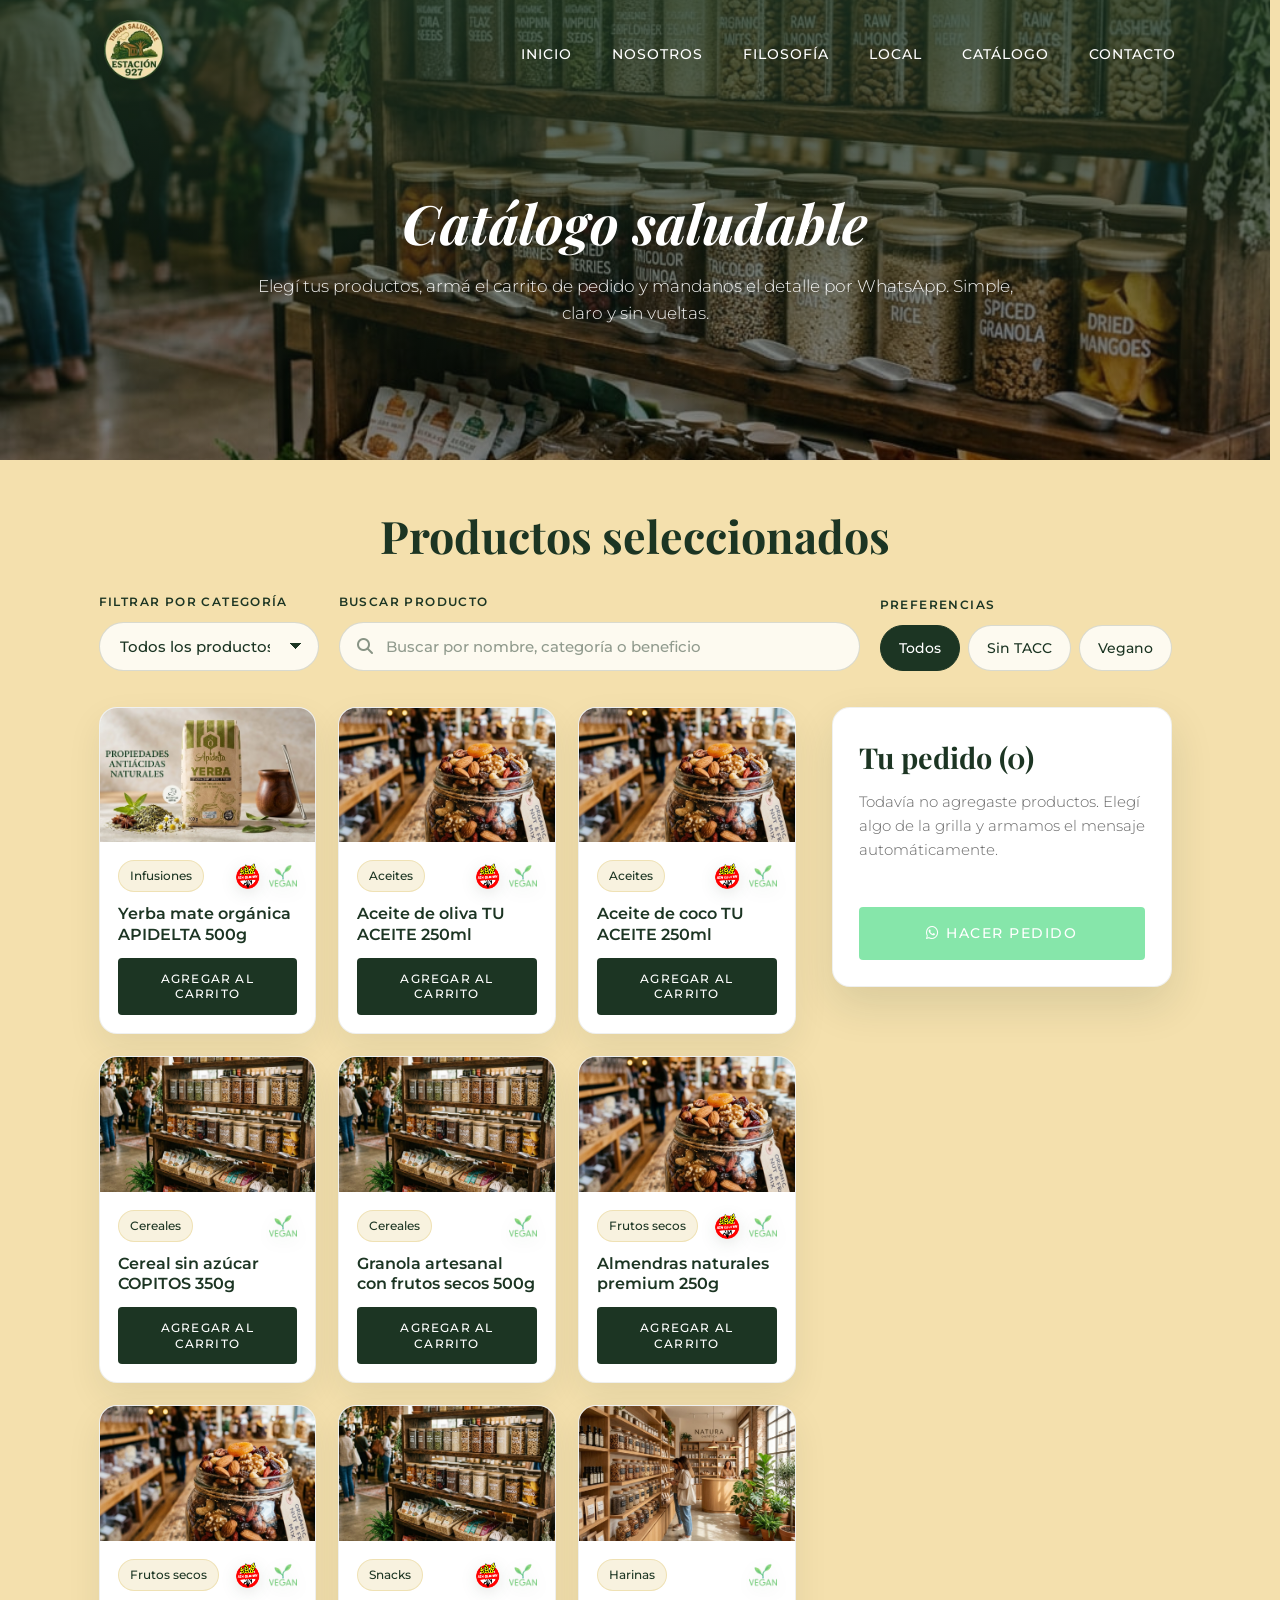
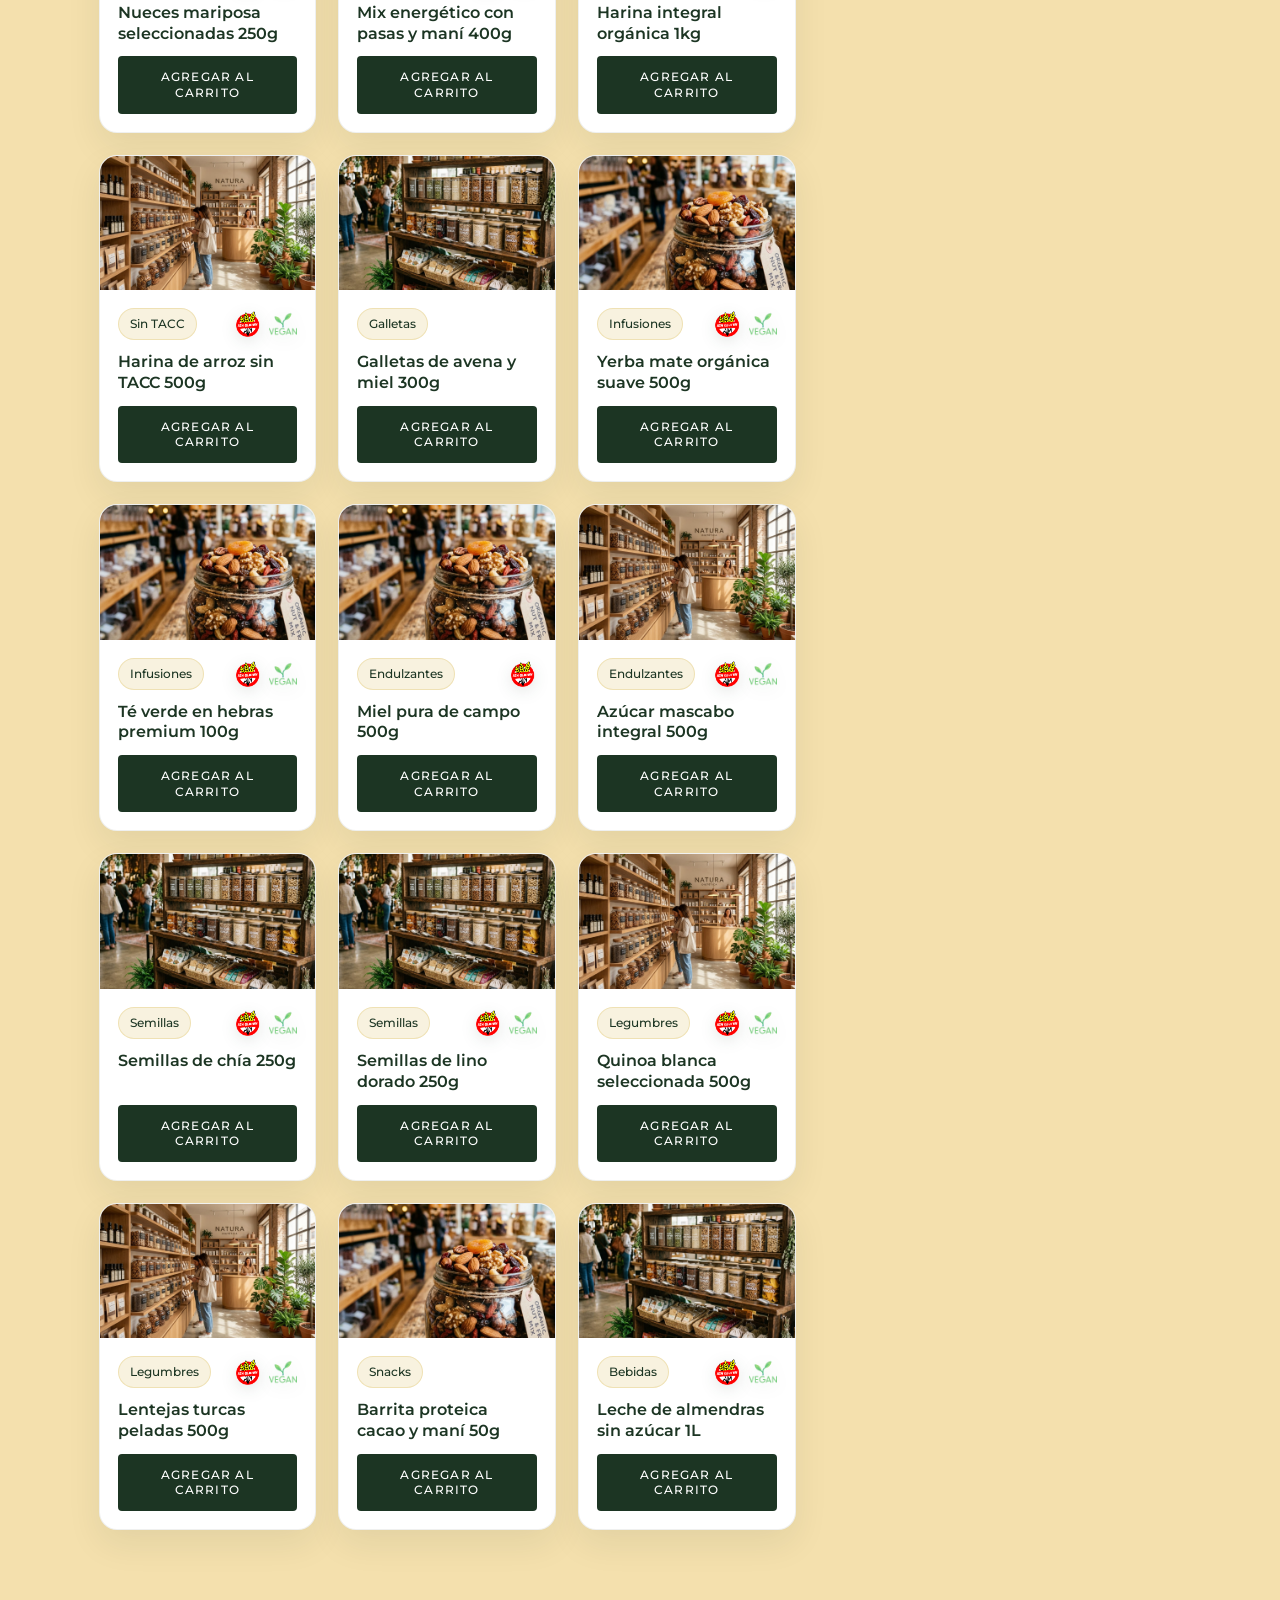
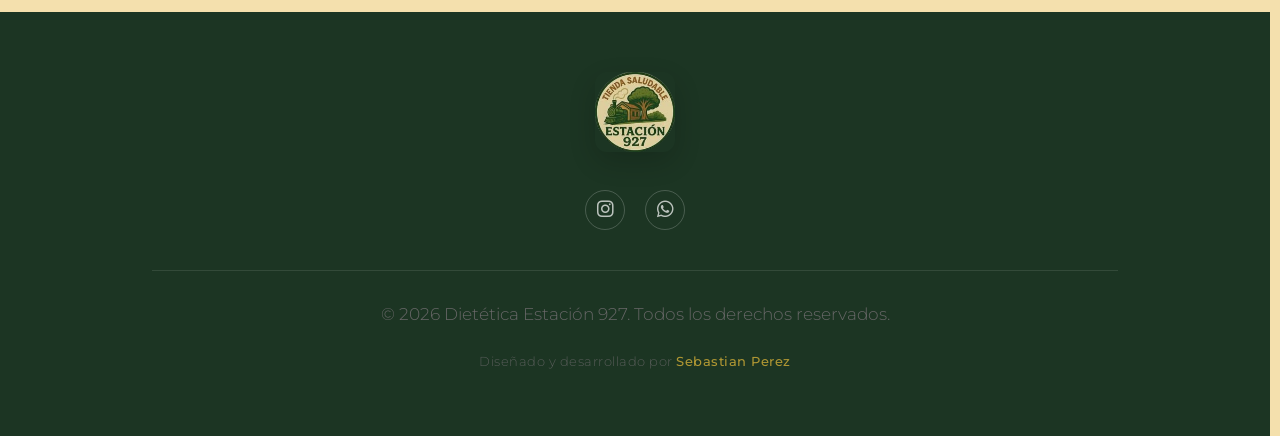
==== commit d00f7a34: "Fixing caché v5 Signed-off-by: PerezSebastian <psebastian10101010@gmail.com>" ====
--- a/catalogo.html
+++ b/catalogo.html
@@ -9,7 +9,7 @@
         content="Catálogo de productos de Dietética Estación 927. Armá tu pedido y envialo por WhatsApp.">
 
     <!-- Favicon -->
-    <link rel="icon" type="image/png" href="assets/img/logo-estacion-927.png">
+    <link rel="icon" type="image/png" href="assets/img/logo-estacion-927.png?v=5">
 
     <!-- Google Fonts -->
     <link rel="preconnect" href="https://fonts.googleapis.com">
@@ -21,14 +21,14 @@
     <!-- Font Awesome -->
     <link rel="stylesheet" href="https://cdnjs.cloudflare.com/ajax/libs/font-awesome/6.4.0/css/all.min.css">
 
-    <link rel="stylesheet" href="assets/css/styles.css?v=4">
+    <link rel="stylesheet" href="assets/css/styles.css?v=5">
 </head>
 
 <body>
     <header id="header">
         <div class="container nav-container">
             <a href="index.html#inicio" class="logo">
-                <img src="assets/img/logo-estacion-927.png" alt="Estación 927">
+                <img src="assets/img/logo-estacion-927.png?v=5" alt="Estación 927">
             </a>
             <a href="#cartTitle" class="mobile-cart-link" id="mobileCartLink" aria-label="Ver mi pedido">
                 <i class="fa-solid fa-cart-shopping"></i>
@@ -121,7 +121,7 @@
     <footer>
         <div class="container">
             <div class="footer-logo">
-                <img src="assets/img/logo-estacion-927.png" alt="Estación 927 Logo">
+                <img src="assets/img/logo-estacion-927.png?v=5" alt="Estación 927 Logo">
             </div>
             <div class="social-links">
                 <a href="https://instagram.com/dieteticaEstación 927" target="_blank" aria-label="Instagram"><i
@@ -146,9 +146,9 @@
         </section>
     </div>
 
-    <script src="assets/js/config.js?v=4" defer></script>
-    <script src="assets/js/animations.js?v=4" defer></script>
-    <script src="assets/js/catalog.js?v=4" defer></script>
+    <script src="assets/js/config.js?v=5" defer></script>
+    <script src="assets/js/animations.js?v=5" defer></script>
+    <script src="assets/js/catalog.js?v=5" defer></script>
 </body>
 
 </html>
--- a/assets/css/styles.css
+++ b/assets/css/styles.css
@@ -247,7 +247,7 @@
         .hero-bg {
             position: absolute;
             top: 0; left: 0; width: 100%; height: 120%; /* for parallax */
-            background-image: url('../img/hero-bg.png');
+            background-image: url('../img/hero-bg.png?v=5');
             background-size: cover;
             background-position: center;
             z-index: 0;
